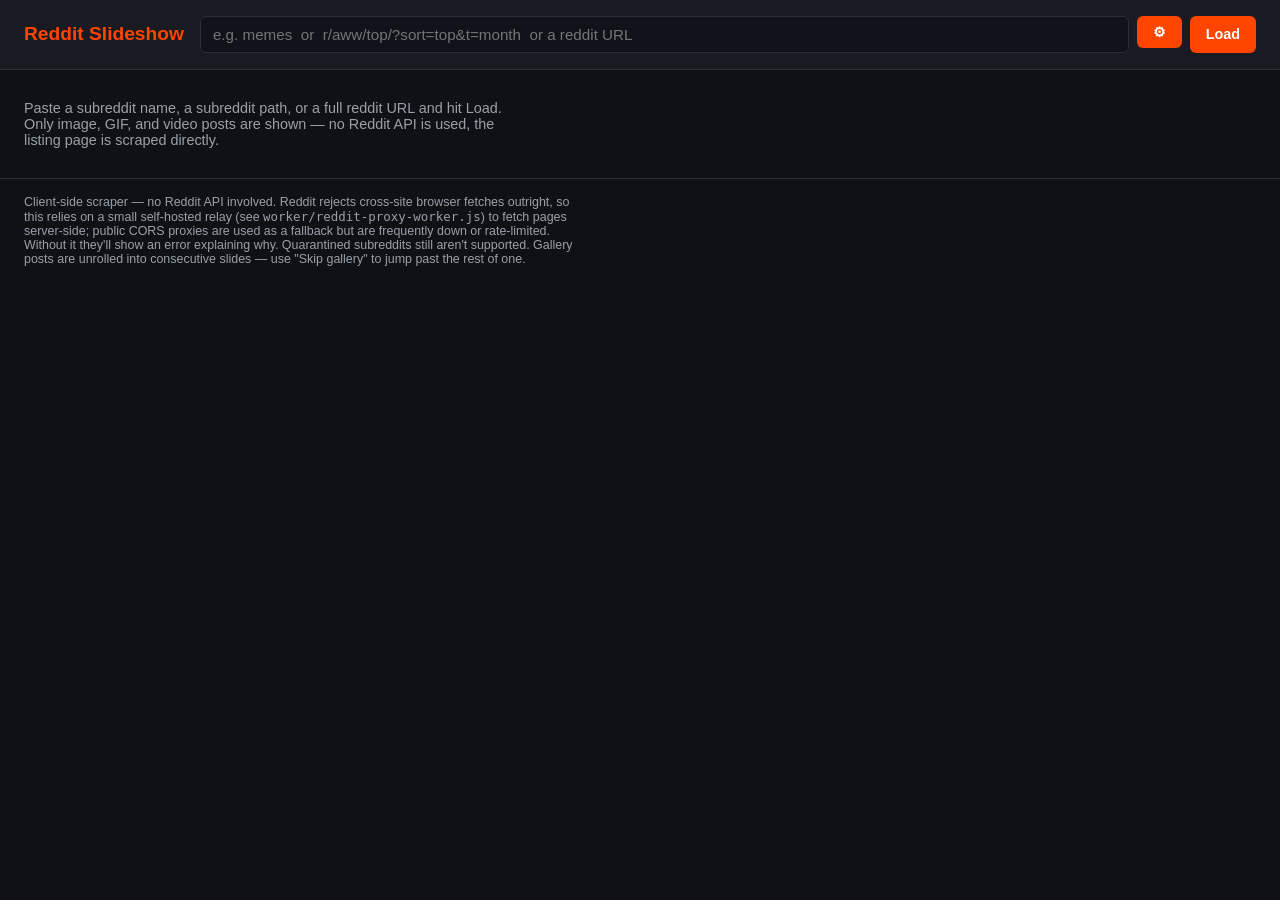
==== RedditSlideShow/index.html @ 4a3b2277 "added skip gallery option" ====
<!DOCTYPE html>
<html lang="en">
<head>
<meta charset="UTF-8">
<meta name="viewport" content="width=device-width, initial-scale=1.0">
<title>Reddit Slideshow</title>
<link rel="stylesheet" href="style.css">
</head>
<body>

  <header class="topbar">
    <h1>Reddit Slideshow</h1>
    <form id="load-form" class="load-form" autocomplete="off">
      <input
        id="sub-input"
        type="text"
        placeholder="e.g. memes  or  r/aww/top/?sort=top&t=month  or a reddit URL"
        spellcheck="false"
      >
      <div class="sort-control">
        <button
          type="button"
          id="sort-toggle-btn"
          class="icon-btn"
          title="Sort settings"
          aria-haspopup="true"
          aria-expanded="false"
        >&#9881;</button>
        <div id="sort-panel" class="sort-panel hidden">
          <label>
            Sort
            <select id="sort-select">
              <option value="hot">Hot</option>
              <option value="new">New</option>
              <option value="rising">Rising</option>
              <option value="controversial">Controversial</option>
              <option value="top">Top</option>
            </select>
          </label>
          <label id="time-label">
            Time
            <select id="time-select">
              <option value="hour">Hour</option>
              <option value="day">Day</option>
              <option value="week">Week</option>
              <option value="month" selected>Month</option>
              <option value="year">Year</option>
              <option value="all">All time</option>
            </select>
          </label>
          <p class="sort-panel-hint">
            Only applies when the box above has just a subreddit name. A pasted URL or path is used as-is.
          </p>
        </div>
      </div>
      <button type="submit">Load</button>
    </form>
  </header>

  <main id="status-area" class="status-area">
    <p class="hint">
      Paste a subreddit name, a subreddit path, or a full reddit URL and hit Load.
      Only image, GIF, and video posts are shown &mdash; no Reddit API is used, the listing page is scraped directly.
    </p>
  </main>

  <div id="spinner" class="spinner hidden" aria-hidden="true"></div>

  <section id="slideshow" class="slideshow hidden">
    <div class="slideshow-header">
      <a id="sub-title" class="sub-title" href="#" target="_blank" rel="noopener"></a>
      <span id="slide-counter" class="slide-counter"></span>
      <span id="gallery-badge" class="gallery-badge hidden"></span>
      <div class="slideshow-actions">
        <button id="skip-gallery-btn" class="hidden" type="button" title="Skip to the next post">Skip gallery ⏭</button>
        <button id="autoplay-btn" type="button" title="Toggle autoplay">▶ Autoplay</button>
        <div class="autoplay-speed-control">
          <input
            id="autoplay-speed"
            type="range"
            min="2"
            max="15"
            value="5"
            title="Autoplay interval (seconds)"
          >
          <input
            id="autoplay-speed-number"
            type="number"
            min="2"
            max="15"
            step="1"
            value="5"
            title="Autoplay interval (seconds)"
            class="speed-number"
          >
          <span class="speed-unit">s</span>
        </div>
        <button id="share-btn" type="button" title="Copy shareable link">🔗 Share</button>
        <button id="fullscreen-btn" type="button" title="Toggle fullscreen">⛶</button>
      </div>
    </div>

    <div class="media-viewport" id="media-viewport">
      <button id="prev-btn" class="nav-arrow nav-arrow-left" type="button" aria-label="Previous">&#10094;</button>
      <div id="media-container" class="media-container"></div>
      <button id="next-btn" class="nav-arrow nav-arrow-right" type="button" aria-label="Next">&#10095;</button>
      <button id="exit-fullscreen-btn" class="exit-fullscreen-btn" type="button" aria-label="Exit fullscreen" title="Exit fullscreen">&times;</button>
      <button id="skip-gallery-btn-fs" class="skip-gallery-fs-btn hidden" type="button" title="Skip to the next post">Skip gallery ⏭</button>
    </div>

    <div class="slideshow-footer">
      <a id="permalink" class="permalink" href="#" target="_blank" rel="noopener">View post on Reddit ↗</a>
      <button id="load-more-btn" class="hidden" type="button">Load more posts</button>
    </div>
  </section>

  <footer class="site-footer">
    <p>
      Client-side scraper &mdash; no Reddit API involved. Reddit rejects cross-site browser fetches outright, so
      this relies on a small self-hosted relay (see <code>worker/reddit-proxy-worker.js</code>) to fetch pages
      server-side; public CORS proxies are used as a fallback but are frequently down or rate-limited. Without it they'll show
      an error explaining why. Quarantined subreddits still aren't supported. Gallery posts are
      unrolled into consecutive slides &mdash; use "Skip gallery" to jump past the rest of one.
    </p>
  </footer>

<script src="vendor/hls.min.js"></script>
<script src="script.js"></script>
</body>
</html>
---- RedditSlideShow/style.css ----
:root {
  --bg: #0f1115;
  --panel: #181b21;
  --panel-border: #2a2e37;
  --text: #e8eaed;
  --text-dim: #9aa0aa;
  --accent: #ff4500;
  --accent-hover: #ff5e1f;
  --danger: #ff6b6b;
}

* { box-sizing: border-box; }

html, body {
  margin: 0;
  padding: 0;
  background: var(--bg);
  color: var(--text);
  font-family: -apple-system, BlinkMacSystemFont, "Segoe UI", Roboto, Helvetica, Arial, sans-serif;
  min-height: 100%;
}

body {
  display: flex;
  flex-direction: column;
  min-height: 100vh;
}

.topbar {
  display: flex;
  flex-wrap: wrap;
  align-items: center;
  gap: 1rem;
  padding: 1rem 1.5rem;
  background: var(--panel);
  border-bottom: 1px solid var(--panel-border);
}

.topbar h1 {
  font-size: 1.2rem;
  margin: 0;
  white-space: nowrap;
  color: var(--accent);
}

.load-form {
  display: flex;
  flex: 1;
  min-width: 260px;
  gap: 0.5rem;
}

.load-form input {
  flex: 1;
  padding: 0.55rem 0.75rem;
  border-radius: 6px;
  border: 1px solid var(--panel-border);
  background: #10131a;
  color: var(--text);
  font-size: 0.95rem;
}

.load-form input:focus {
  outline: 2px solid var(--accent);
}

.load-form button,
.slideshow-actions button,
#load-more-btn {
  padding: 0.55rem 1rem;
  border-radius: 6px;
  border: none;
  background: var(--accent);
  color: white;
  font-weight: 600;
  cursor: pointer;
  font-size: 0.9rem;
  white-space: nowrap;
}

.load-form button:hover,
.slideshow-actions button:hover,
#load-more-btn:hover {
  background: var(--accent-hover);
}

.sort-control {
  position: relative;
}

.icon-btn {
  padding: 0.55rem 0.7rem;
  border-radius: 6px;
  border: 1px solid var(--panel-border);
  background: #10131a;
  color: var(--text);
  cursor: pointer;
  font-size: 1.05rem;
  line-height: 1;
}

.icon-btn:hover {
  border-color: var(--accent);
}

.sort-panel {
  position: absolute;
  top: calc(100% + 0.5rem);
  right: 0;
  z-index: 10;
  display: flex;
  flex-direction: column;
  gap: 0.6rem;
  min-width: 200px;
  padding: 0.85rem;
  border-radius: 8px;
  background: var(--panel);
  border: 1px solid var(--panel-border);
  box-shadow: 0 8px 24px rgba(0, 0, 0, 0.4);
}

.sort-panel label {
  display: flex;
  flex-direction: column;
  gap: 0.3rem;
  font-size: 0.8rem;
  color: var(--text-dim);
}

.sort-panel select {
  padding: 0.4rem 0.5rem;
  border-radius: 6px;
  border: 1px solid var(--panel-border);
  background: #10131a;
  color: var(--text);
  font-size: 0.9rem;
}

.sort-panel-hint {
  margin: 0;
  font-size: 0.72rem;
  color: var(--text-dim);
  max-width: 24ch;
}

.status-area {
  padding: 1rem 1.5rem;
}

.hint {
  color: var(--text-dim);
  font-size: 0.9rem;
  max-width: 60ch;
}

.error-msg {
  color: var(--danger);
  font-weight: 600;
}

.spinner {
  margin: 2rem auto;
  width: 42px;
  height: 42px;
  border: 4px solid var(--panel-border);
  border-top-color: var(--accent);
  border-radius: 50%;
  animation: spin 0.8s linear infinite;
}

@keyframes spin {
  to { transform: rotate(360deg); }
}

.hidden { display: none !important; }

.slideshow {
  flex: 1;
  display: flex;
  flex-direction: column;
  padding: 0 1rem 1rem;
  max-width: 1100px;
  width: 100%;
  margin: 0 auto;
}

.slideshow-header {
  display: flex;
  flex-wrap: wrap;
  align-items: center;
  gap: 0.75rem;
  padding: 0.5rem 0.25rem;
}

.sub-title {
  color: var(--accent);
  font-weight: 700;
  text-decoration: none;
  font-size: 1.05rem;
}

.sub-title:hover { text-decoration: underline; }

.slide-counter {
  color: var(--text-dim);
  font-variant-numeric: tabular-nums;
}

.gallery-badge {
  padding: 0.2rem 0.55rem;
  border-radius: 999px;
  background: rgba(255, 69, 0, 0.15);
  color: var(--accent);
  font-size: 0.8rem;
  font-weight: 600;
  white-space: nowrap;
}

#skip-gallery-btn {
  background: #10131a;
  border: 1px solid var(--panel-border);
}

#skip-gallery-btn:hover {
  border-color: var(--accent);
  background: var(--accent);
}

.slideshow-actions {
  display: flex;
  align-items: center;
  gap: 0.5rem;
  margin-left: auto;
  flex-wrap: wrap;
}

.slideshow-actions input[type="range"] {
  accent-color: var(--accent);
}

.autoplay-speed-control {
  display: flex;
  align-items: center;
  gap: 0.4rem;
}

.speed-number {
  width: 3.2rem;
  padding: 0.35rem 0.4rem;
  border-radius: 6px;
  border: 1px solid var(--panel-border);
  background: #10131a;
  color: var(--text);
  font-size: 0.9rem;
  text-align: center;
}

.speed-number:focus {
  outline: 2px solid var(--accent);
}

.speed-unit {
  color: var(--text-dim);
  font-size: 0.85rem;
}

.media-viewport {
  position: relative;
  flex: 1;
  min-height: 50vh;
  display: flex;
  align-items: center;
  justify-content: center;
  background: #000;
  border-radius: 10px;
  overflow: hidden;
  border: 1px solid var(--panel-border);
}

.media-container {
  width: 100%;
  height: 100%;
  display: flex;
  align-items: center;
  justify-content: center;
}

.media-container img,
.media-container video {
  max-width: 100%;
  max-height: 78vh;
  object-fit: contain;
  display: block;
}

.nav-arrow {
  position: absolute;
  top: 50%;
  transform: translateY(-50%);
  width: 44px;
  height: 44px;
  border-radius: 50%;
  border: none;
  background: rgba(0, 0, 0, 0.45);
  color: white;
  font-size: 1.3rem;
  line-height: 1;
  cursor: pointer;
  z-index: 2;
  opacity: 0;
  display: flex;
  align-items: center;
  justify-content: center;
  transition: opacity 0.15s ease, background 0.15s ease;
}

.nav-arrow-left { left: 10px; }
.nav-arrow-right { right: 10px; }

.nav-arrow:hover { background: rgba(0, 0, 0, 0.65); }

.media-viewport:hover .nav-arrow,
.nav-arrow:focus {
  opacity: 1;
}

.exit-fullscreen-btn {
  position: absolute;
  top: 14px;
  right: 14px;
  width: 40px;
  height: 40px;
  border-radius: 50%;
  border: none;
  background: rgba(0, 0, 0, 0.45);
  color: white;
  font-size: 1.6rem;
  line-height: 1;
  cursor: pointer;
  z-index: 3;
  display: none;
  align-items: center;
  justify-content: center;
  transition: background 0.15s ease;
}

.exit-fullscreen-btn:hover { background: rgba(0, 0, 0, 0.65); }

.media-viewport:fullscreen .exit-fullscreen-btn {
  display: flex;
}

.skip-gallery-fs-btn {
  position: absolute;
  top: 14px;
  left: 14px;
  padding: 0.5rem 0.9rem;
  border-radius: 999px;
  border: none;
  background: rgba(0, 0, 0, 0.55);
  color: white;
  font-weight: 600;
  font-size: 0.85rem;
  cursor: pointer;
  z-index: 3;
  display: none;
  transition: background 0.15s ease;
}

.skip-gallery-fs-btn:hover { background: rgba(0, 0, 0, 0.75); }

/* Only rendered while genuinely in fullscreen — the header's own Skip
   gallery button already covers the normal (non-fullscreen) view, and the
   `.hidden` utility (display:none !important) still wins over this when the
   current slide isn't part of a gallery. */
.media-viewport:fullscreen .skip-gallery-fs-btn:not(.hidden) {
  display: block;
}

.slideshow-footer {
  display: flex;
  align-items: center;
  justify-content: space-between;
  gap: 1rem;
  padding: 0.75rem 0.25rem;
  flex-wrap: wrap;
}

.permalink {
  color: var(--text-dim);
  text-decoration: none;
  font-size: 0.85rem;
}

.permalink:hover { color: var(--text); }

.site-footer {
  padding: 1rem 1.5rem;
  border-top: 1px solid var(--panel-border);
  color: var(--text-dim);
  font-size: 0.78rem;
}

.site-footer p { max-width: 80ch; margin: 0; }

@media (max-width: 640px) {
  .topbar {
    padding: 0.65rem 0.85rem;
    gap: 0.5rem;
  }
  .topbar h1 { font-size: 1rem; }

  .slideshow { padding: 0 0.5rem 0.75rem; }

  .slideshow-header {
    padding: 0.4rem 0.25rem;
    gap: 0.35rem 0.75rem;
  }

  .slideshow-actions {
    width: 100%;
    margin-left: 0;
    display: grid;
    grid-template-columns: 1fr 1fr;
    gap: 0.5rem;
  }

  #autoplay-btn,
  .autoplay-speed-control {
    grid-column: 1 / -1;
    width: 100%;
  }

  .autoplay-speed-control #autoplay-speed {
    flex: 1;
  }

  .slideshow-actions button { width: 100%; }

  .media-container img,
  .media-container video { max-height: 60vh; }

  .nav-arrow { opacity: 1; }

  .slideshow-footer {
    flex-direction: column;
    align-items: stretch;
    gap: 0.5rem;
  }
  #load-more-btn { width: 100%; }
  .permalink { text-align: center; }
}
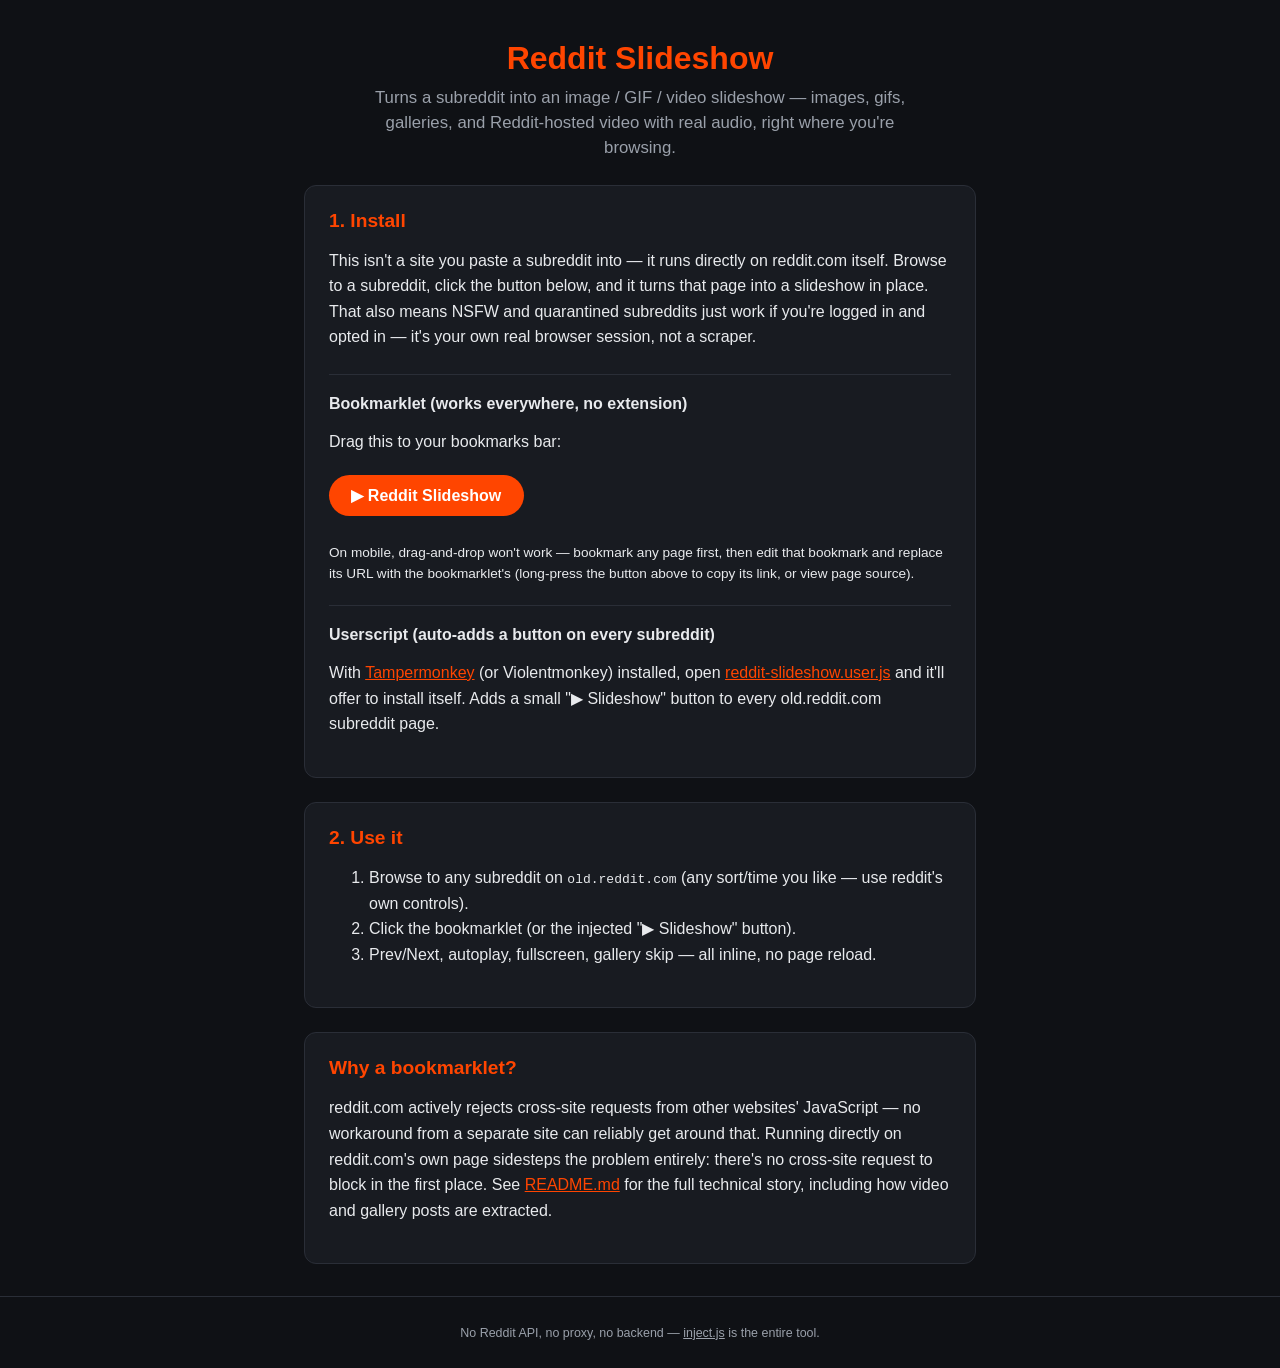
==== commit bfafd5ba: "updated to be an inject into the web page instead" ====
--- a/RedditSlideShow/index.html
+++ b/RedditSlideShow/index.html
@@ -8,123 +8,84 @@
 </head>
 <body>
 
-  <header class="topbar">
+  <header class="hero">
     <h1>Reddit Slideshow</h1>
-    <form id="load-form" class="load-form" autocomplete="off">
-      <input
-        id="sub-input"
-        type="text"
-        placeholder="e.g. memes  or  r/aww/top/?sort=top&t=month  or a reddit URL"
-        spellcheck="false"
-      >
-      <div class="sort-control">
-        <button
-          type="button"
-          id="sort-toggle-btn"
-          class="icon-btn"
-          title="Sort settings"
-          aria-haspopup="true"
-          aria-expanded="false"
-        >&#9881;</button>
-        <div id="sort-panel" class="sort-panel hidden">
-          <label>
-            Sort
-            <select id="sort-select">
-              <option value="hot">Hot</option>
-              <option value="new">New</option>
-              <option value="rising">Rising</option>
-              <option value="controversial">Controversial</option>
-              <option value="top">Top</option>
-            </select>
-          </label>
-          <label id="time-label">
-            Time
-            <select id="time-select">
-              <option value="hour">Hour</option>
-              <option value="day">Day</option>
-              <option value="week">Week</option>
-              <option value="month" selected>Month</option>
-              <option value="year">Year</option>
-              <option value="all">All time</option>
-            </select>
-          </label>
-          <p class="sort-panel-hint">
-            Only applies when the box above has just a subreddit name. A pasted URL or path is used as-is.
-          </p>
-        </div>
-      </div>
-      <button type="submit">Load</button>
-    </form>
+    <p class="tagline">
+      Turns a subreddit into an image / GIF / video slideshow &mdash; images, gifs, galleries,
+      and Reddit-hosted video with real audio, right where you're browsing.
+    </p>
   </header>
 
-  <main id="status-area" class="status-area">
-    <p class="hint">
-      Paste a subreddit name, a subreddit path, or a full reddit URL and hit Load.
-      Only image, GIF, and video posts are shown &mdash; no Reddit API is used, the listing page is scraped directly.
-    </p>
+  <main>
+    <section class="card">
+      <h2>1. Install</h2>
+      <p>
+        This isn't a site you paste a subreddit into &mdash; it runs directly on reddit.com
+        itself. Browse to a subreddit, click the button below, and it turns that page into a
+        slideshow in place. That also means NSFW and quarantined subreddits just work if
+        you're logged in and opted in &mdash; it's your own real browser session, not a
+        scraper.
+      </p>
+
+      <div class="install-option">
+        <h3>Bookmarklet (works everywhere, no extension)</h3>
+        <p>Drag this to your bookmarks bar:</p>
+        <a id="bookmarklet-link" class="bookmarklet-btn" href="#" onclick="return false;">▶ Reddit Slideshow</a>
+        <p class="hint">
+          On mobile, drag-and-drop won't work &mdash; bookmark any page first, then edit that
+          bookmark and replace its URL with the bookmarklet's (long-press the button above to
+          copy its link, or view page source).
+        </p>
+      </div>
+
+      <div class="install-option">
+        <h3>Userscript (auto-adds a button on every subreddit)</h3>
+        <p>
+          With <a href="https://www.tampermonkey.net/" target="_blank" rel="noopener">Tampermonkey</a>
+          (or Violentmonkey) installed, open
+          <a href="reddit-slideshow.user.js">reddit-slideshow.user.js</a> and it'll offer to
+          install itself. Adds a small "▶ Slideshow" button to every old.reddit.com subreddit
+          page.
+        </p>
+      </div>
+    </section>
+
+    <section class="card">
+      <h2>2. Use it</h2>
+      <ol>
+        <li>Browse to any subreddit on <code>old.reddit.com</code> (any sort/time you like &mdash; use reddit's own controls).</li>
+        <li>Click the bookmarklet (or the injected "▶ Slideshow" button).</li>
+        <li>Prev/Next, autoplay, fullscreen, gallery skip &mdash; all inline, no page reload.</li>
+      </ol>
+    </section>
+
+    <section class="card">
+      <h2>Why a bookmarklet?</h2>
+      <p>
+        reddit.com actively rejects cross-site requests from other websites' JavaScript &mdash;
+        no workaround from a separate site can reliably get around that. Running directly on
+        reddit.com's own page sidesteps the problem entirely: there's no cross-site request to
+        block in the first place. See <a href="README.md">README.md</a> for the full technical
+        story, including how video and gallery posts are extracted.
+      </p>
+    </section>
   </main>
 
-  <div id="spinner" class="spinner hidden" aria-hidden="true"></div>
-
-  <section id="slideshow" class="slideshow hidden">
-    <div class="slideshow-header">
-      <a id="sub-title" class="sub-title" href="#" target="_blank" rel="noopener"></a>
-      <span id="slide-counter" class="slide-counter"></span>
-      <span id="gallery-badge" class="gallery-badge hidden"></span>
-      <div class="slideshow-actions">
-        <button id="skip-gallery-btn" class="hidden" type="button" title="Skip to the next post">Skip gallery ⏭</button>
-        <button id="autoplay-btn" type="button" title="Toggle autoplay">▶ Autoplay</button>
-        <div class="autoplay-speed-control">
-          <input
-            id="autoplay-speed"
-            type="range"
-            min="2"
-            max="15"
-            value="5"
-            title="Autoplay interval (seconds)"
-          >
-          <input
-            id="autoplay-speed-number"
-            type="number"
-            min="2"
-            max="15"
-            step="1"
-            value="5"
-            title="Autoplay interval (seconds)"
-            class="speed-number"
-          >
-          <span class="speed-unit">s</span>
-        </div>
-        <button id="share-btn" type="button" title="Copy shareable link">🔗 Share</button>
-        <button id="fullscreen-btn" type="button" title="Toggle fullscreen">⛶</button>
-      </div>
-    </div>
-
-    <div class="media-viewport" id="media-viewport">
-      <button id="prev-btn" class="nav-arrow nav-arrow-left" type="button" aria-label="Previous">&#10094;</button>
-      <div id="media-container" class="media-container"></div>
-      <button id="next-btn" class="nav-arrow nav-arrow-right" type="button" aria-label="Next">&#10095;</button>
-      <button id="exit-fullscreen-btn" class="exit-fullscreen-btn" type="button" aria-label="Exit fullscreen" title="Exit fullscreen">&times;</button>
-      <button id="skip-gallery-btn-fs" class="skip-gallery-fs-btn hidden" type="button" title="Skip to the next post">Skip gallery ⏭</button>
-    </div>
-
-    <div class="slideshow-footer">
-      <a id="permalink" class="permalink" href="#" target="_blank" rel="noopener">View post on Reddit ↗</a>
-      <button id="load-more-btn" class="hidden" type="button">Load more posts</button>
-    </div>
-  </section>
-
   <footer class="site-footer">
-    <p>
-      Client-side scraper &mdash; no Reddit API involved. Reddit rejects cross-site browser fetches outright, so
-      this relies on a small self-hosted relay (see <code>worker/reddit-proxy-worker.js</code>) to fetch pages
-      server-side; public CORS proxies are used as a fallback but are frequently down or rate-limited. Without it they'll show
-      an error explaining why. Quarantined subreddits still aren't supported. Gallery posts are
-      unrolled into consecutive slides &mdash; use "Skip gallery" to jump past the rest of one.
-    </p>
+    <p>No Reddit API, no proxy, no backend &mdash; <a href="inject.js">inject.js</a> is the entire tool.</p>
   </footer>
 
-<script src="vendor/hls.min.js"></script>
-<script src="script.js"></script>
+<script>
+  (function () {
+    var BASE = "https://charliemorris56.github.io/RedditSlideShow/";
+    var src =
+      "javascript:(function(){var B='" + BASE + "';function L(s,c){var e=document.createElement('script');" +
+      "e.src=s;e.onload=c;e.onerror=function(){alert('Reddit Slideshow: failed to load '+s)};" +
+      "document.body.appendChild(e)}if(window.__redditSlideshowLoaded){window.__redditSlideshowToggle(true);" +
+      "return}function C(){L(B+'inject.js?t='+Date.now(),function(){})}if(window.Hls){C()}else{" +
+      "L(B+'vendor/hls.min.js',C)}})();";
+    document.getElementById("bookmarklet-link").setAttribute("href", src);
+  })();
+</script>
 </body>
 </html>
--- a/RedditSlideShow/style.css
+++ b/RedditSlideShow/style.css
@@ -6,7 +6,6 @@
   --text-dim: #9aa0aa;
   --accent: #ff4500;
   --accent-hover: #ff5e1f;
-  --danger: #ff6b6b;
 }
 
 * { box-sizing: border-box; }
@@ -26,427 +25,105 @@
   min-height: 100vh;
 }
 
-.topbar {
-  display: flex;
-  flex-wrap: wrap;
-  align-items: center;
-  gap: 1rem;
-  padding: 1rem 1.5rem;
-  background: var(--panel);
-  border-bottom: 1px solid var(--panel-border);
+.hero {
+  padding: 2.5rem 1.5rem 1.5rem;
+  text-align: center;
 }
 
-.topbar h1 {
-  font-size: 1.2rem;
-  margin: 0;
-  white-space: nowrap;
+.hero h1 {
   color: var(--accent);
+  margin: 0 0 0.5rem;
+  font-size: 2rem;
 }
 
-.load-form {
-  display: flex;
-  flex: 1;
-  min-width: 260px;
-  gap: 0.5rem;
+.tagline {
+  color: var(--text-dim);
+  max-width: 60ch;
+  margin: 0 auto;
+  font-size: 1.05rem;
+  line-height: 1.5;
 }
 
-.load-form input {
+main {
   flex: 1;
-  padding: 0.55rem 0.75rem;
-  border-radius: 6px;
-  border: 1px solid var(--panel-border);
-  background: #10131a;
-  color: var(--text);
-  font-size: 0.95rem;
+  max-width: 720px;
+  width: 100%;
+  margin: 0 auto;
+  padding: 0 1.5rem 2rem;
+  display: flex;
+  flex-direction: column;
+  gap: 1.5rem;
 }
 
-.load-form input:focus {
-  outline: 2px solid var(--accent);
+.card {
+  background: var(--panel);
+  border: 1px solid var(--panel-border);
+  border-radius: 12px;
+  padding: 1.5rem;
 }
 
-.load-form button,
-.slideshow-actions button,
-#load-more-btn {
-  padding: 0.55rem 1rem;
-  border-radius: 6px;
-  border: none;
-  background: var(--accent);
-  color: white;
-  font-weight: 600;
-  cursor: pointer;
-  font-size: 0.9rem;
-  white-space: nowrap;
+.card h2 {
+  margin-top: 0;
+  color: var(--accent);
+  font-size: 1.2rem;
 }
 
-.load-form button:hover,
-.slideshow-actions button:hover,
-#load-more-btn:hover {
-  background: var(--accent-hover);
+.card h3 {
+  font-size: 1rem;
+  margin: 0 0 0.4rem;
 }
 
-.sort-control {
-  position: relative;
+.card p, .card li {
+  line-height: 1.6;
+  color: var(--text);
 }
 
-.icon-btn {
-  padding: 0.55rem 0.7rem;
-  border-radius: 6px;
-  border: 1px solid var(--panel-border);
-  background: #10131a;
-  color: var(--text);
-  cursor: pointer;
-  font-size: 1.05rem;
-  line-height: 1;
-}
-
-.icon-btn:hover {
-  border-color: var(--accent);
-}
-
-.sort-panel {
-  position: absolute;
-  top: calc(100% + 0.5rem);
-  right: 0;
-  z-index: 10;
-  display: flex;
-  flex-direction: column;
-  gap: 0.6rem;
-  min-width: 200px;
-  padding: 0.85rem;
-  border-radius: 8px;
-  background: var(--panel);
-  border: 1px solid var(--panel-border);
-  box-shadow: 0 8px 24px rgba(0, 0, 0, 0.4);
-}
-
-.sort-panel label {
-  display: flex;
-  flex-direction: column;
-  gap: 0.3rem;
-  font-size: 0.8rem;
-  color: var(--text-dim);
-}
-
-.sort-panel select {
-  padding: 0.4rem 0.5rem;
-  border-radius: 6px;
-  border: 1px solid var(--panel-border);
-  background: #10131a;
-  color: var(--text);
-  font-size: 0.9rem;
-}
-
-.sort-panel-hint {
-  margin: 0;
-  font-size: 0.72rem;
-  color: var(--text-dim);
-  max-width: 24ch;
-}
-
-.status-area {
-  padding: 1rem 1.5rem;
+.card a:not(.bookmarklet-btn) {
+  color: var(--accent);
 }
 
 .hint {
   color: var(--text-dim);
-  font-size: 0.9rem;
-  max-width: 60ch;
-}
-
-.error-msg {
-  color: var(--danger);
-  font-weight: 600;
-}
-
-.spinner {
-  margin: 2rem auto;
-  width: 42px;
-  height: 42px;
-  border: 4px solid var(--panel-border);
-  border-top-color: var(--accent);
-  border-radius: 50%;
-  animation: spin 0.8s linear infinite;
-}
-
-@keyframes spin {
-  to { transform: rotate(360deg); }
-}
-
-.hidden { display: none !important; }
-
-.slideshow {
-  flex: 1;
-  display: flex;
-  flex-direction: column;
-  padding: 0 1rem 1rem;
-  max-width: 1100px;
-  width: 100%;
-  margin: 0 auto;
-}
-
-.slideshow-header {
-  display: flex;
-  flex-wrap: wrap;
-  align-items: center;
-  gap: 0.75rem;
-  padding: 0.5rem 0.25rem;
-}
-
-.sub-title {
-  color: var(--accent);
-  font-weight: 700;
-  text-decoration: none;
-  font-size: 1.05rem;
-}
-
-.sub-title:hover { text-decoration: underline; }
-
-.slide-counter {
-  color: var(--text-dim);
-  font-variant-numeric: tabular-nums;
-}
-
-.gallery-badge {
-  padding: 0.2rem 0.55rem;
-  border-radius: 999px;
-  background: rgba(255, 69, 0, 0.15);
-  color: var(--accent);
-  font-size: 0.8rem;
-  font-weight: 600;
-  white-space: nowrap;
-}
-
-#skip-gallery-btn {
-  background: #10131a;
-  border: 1px solid var(--panel-border);
-}
-
-#skip-gallery-btn:hover {
-  border-color: var(--accent);
-  background: var(--accent);
-}
-
-.slideshow-actions {
-  display: flex;
-  align-items: center;
-  gap: 0.5rem;
-  margin-left: auto;
-  flex-wrap: wrap;
-}
-
-.slideshow-actions input[type="range"] {
-  accent-color: var(--accent);
-}
-
-.autoplay-speed-control {
-  display: flex;
-  align-items: center;
-  gap: 0.4rem;
-}
-
-.speed-number {
-  width: 3.2rem;
-  padding: 0.35rem 0.4rem;
-  border-radius: 6px;
-  border: 1px solid var(--panel-border);
-  background: #10131a;
-  color: var(--text);
-  font-size: 0.9rem;
-  text-align: center;
-}
-
-.speed-number:focus {
-  outline: 2px solid var(--accent);
-}
-
-.speed-unit {
-  color: var(--text-dim);
   font-size: 0.85rem;
 }
 
-.media-viewport {
-  position: relative;
-  flex: 1;
-  min-height: 50vh;
-  display: flex;
-  align-items: center;
-  justify-content: center;
-  background: #000;
-  border-radius: 10px;
-  overflow: hidden;
-  border: 1px solid var(--panel-border);
+.install-option {
+  margin-top: 1.25rem;
+  padding-top: 1.25rem;
+  border-top: 1px solid var(--panel-border);
 }
 
-.media-container {
-  width: 100%;
-  height: 100%;
-  display: flex;
-  align-items: center;
-  justify-content: center;
+.install-option:first-of-type {
+  margin-top: 1.5rem;
 }
 
-.media-container img,
-.media-container video {
-  max-width: 100%;
-  max-height: 78vh;
-  object-fit: contain;
-  display: block;
+.bookmarklet-btn {
+  display: inline-block;
+  padding: 0.7rem 1.4rem;
+  border-radius: 999px;
+  background: var(--accent);
+  color: white;
+  font-weight: 700;
+  text-decoration: none;
+  cursor: grab;
+  margin: 0.25rem 0 0.75rem;
 }
 
-.nav-arrow {
-  position: absolute;
-  top: 50%;
-  transform: translateY(-50%);
-  width: 44px;
-  height: 44px;
-  border-radius: 50%;
-  border: none;
-  background: rgba(0, 0, 0, 0.45);
-  color: white;
-  font-size: 1.3rem;
-  line-height: 1;
-  cursor: pointer;
-  z-index: 2;
-  opacity: 0;
-  display: flex;
-  align-items: center;
-  justify-content: center;
-  transition: opacity 0.15s ease, background 0.15s ease;
-}
-
-.nav-arrow-left { left: 10px; }
-.nav-arrow-right { right: 10px; }
-
-.nav-arrow:hover { background: rgba(0, 0, 0, 0.65); }
-
-.media-viewport:hover .nav-arrow,
-.nav-arrow:focus {
-  opacity: 1;
-}
-
-.exit-fullscreen-btn {
-  position: absolute;
-  top: 14px;
-  right: 14px;
-  width: 40px;
-  height: 40px;
-  border-radius: 50%;
-  border: none;
-  background: rgba(0, 0, 0, 0.45);
-  color: white;
-  font-size: 1.6rem;
-  line-height: 1;
-  cursor: pointer;
-  z-index: 3;
-  display: none;
-  align-items: center;
-  justify-content: center;
-  transition: background 0.15s ease;
-}
-
-.exit-fullscreen-btn:hover { background: rgba(0, 0, 0, 0.65); }
-
-.media-viewport:fullscreen .exit-fullscreen-btn {
-  display: flex;
-}
-
-.skip-gallery-fs-btn {
-  position: absolute;
-  top: 14px;
-  left: 14px;
-  padding: 0.5rem 0.9rem;
-  border-radius: 999px;
-  border: none;
-  background: rgba(0, 0, 0, 0.55);
-  color: white;
-  font-weight: 600;
-  font-size: 0.85rem;
-  cursor: pointer;
-  z-index: 3;
-  display: none;
-  transition: background 0.15s ease;
-}
-
-.skip-gallery-fs-btn:hover { background: rgba(0, 0, 0, 0.75); }
-
-/* Only rendered while genuinely in fullscreen — the header's own Skip
-   gallery button already covers the normal (non-fullscreen) view, and the
-   `.hidden` utility (display:none !important) still wins over this when the
-   current slide isn't part of a gallery. */
-.media-viewport:fullscreen .skip-gallery-fs-btn:not(.hidden) {
-  display: block;
-}
-
-.slideshow-footer {
-  display: flex;
-  align-items: center;
-  justify-content: space-between;
-  gap: 1rem;
-  padding: 0.75rem 0.25rem;
-  flex-wrap: wrap;
-}
-
-.permalink {
-  color: var(--text-dim);
-  text-decoration: none;
-  font-size: 0.85rem;
-}
-
-.permalink:hover { color: var(--text); }
+.bookmarklet-btn:hover { background: var(--accent-hover); }
 
 .site-footer {
   padding: 1rem 1.5rem;
   border-top: 1px solid var(--panel-border);
   color: var(--text-dim);
   font-size: 0.78rem;
+  text-align: center;
 }
 
-.site-footer p { max-width: 80ch; margin: 0; }
+.site-footer a { color: var(--text-dim); }
 
 @media (max-width: 640px) {
-  .topbar {
-    padding: 0.65rem 0.85rem;
-    gap: 0.5rem;
-  }
-  .topbar h1 { font-size: 1rem; }
-
-  .slideshow { padding: 0 0.5rem 0.75rem; }
-
-  .slideshow-header {
-    padding: 0.4rem 0.25rem;
-    gap: 0.35rem 0.75rem;
-  }
-
-  .slideshow-actions {
-    width: 100%;
-    margin-left: 0;
-    display: grid;
-    grid-template-columns: 1fr 1fr;
-    gap: 0.5rem;
-  }
-
-  #autoplay-btn,
-  .autoplay-speed-control {
-    grid-column: 1 / -1;
-    width: 100%;
-  }
-
-  .autoplay-speed-control #autoplay-speed {
-    flex: 1;
-  }
-
-  .slideshow-actions button { width: 100%; }
-
-  .media-container img,
-  .media-container video { max-height: 60vh; }
-
-  .nav-arrow { opacity: 1; }
-
-  .slideshow-footer {
-    flex-direction: column;
-    align-items: stretch;
-    gap: 0.5rem;
-  }
-  #load-more-btn { width: 100%; }
-  .permalink { text-align: center; }
+  .hero { padding: 2rem 1rem 1rem; }
+  .hero h1 { font-size: 1.6rem; }
+  main { padding: 0 1rem 1.5rem; }
+  .card { padding: 1.1rem; }
 }
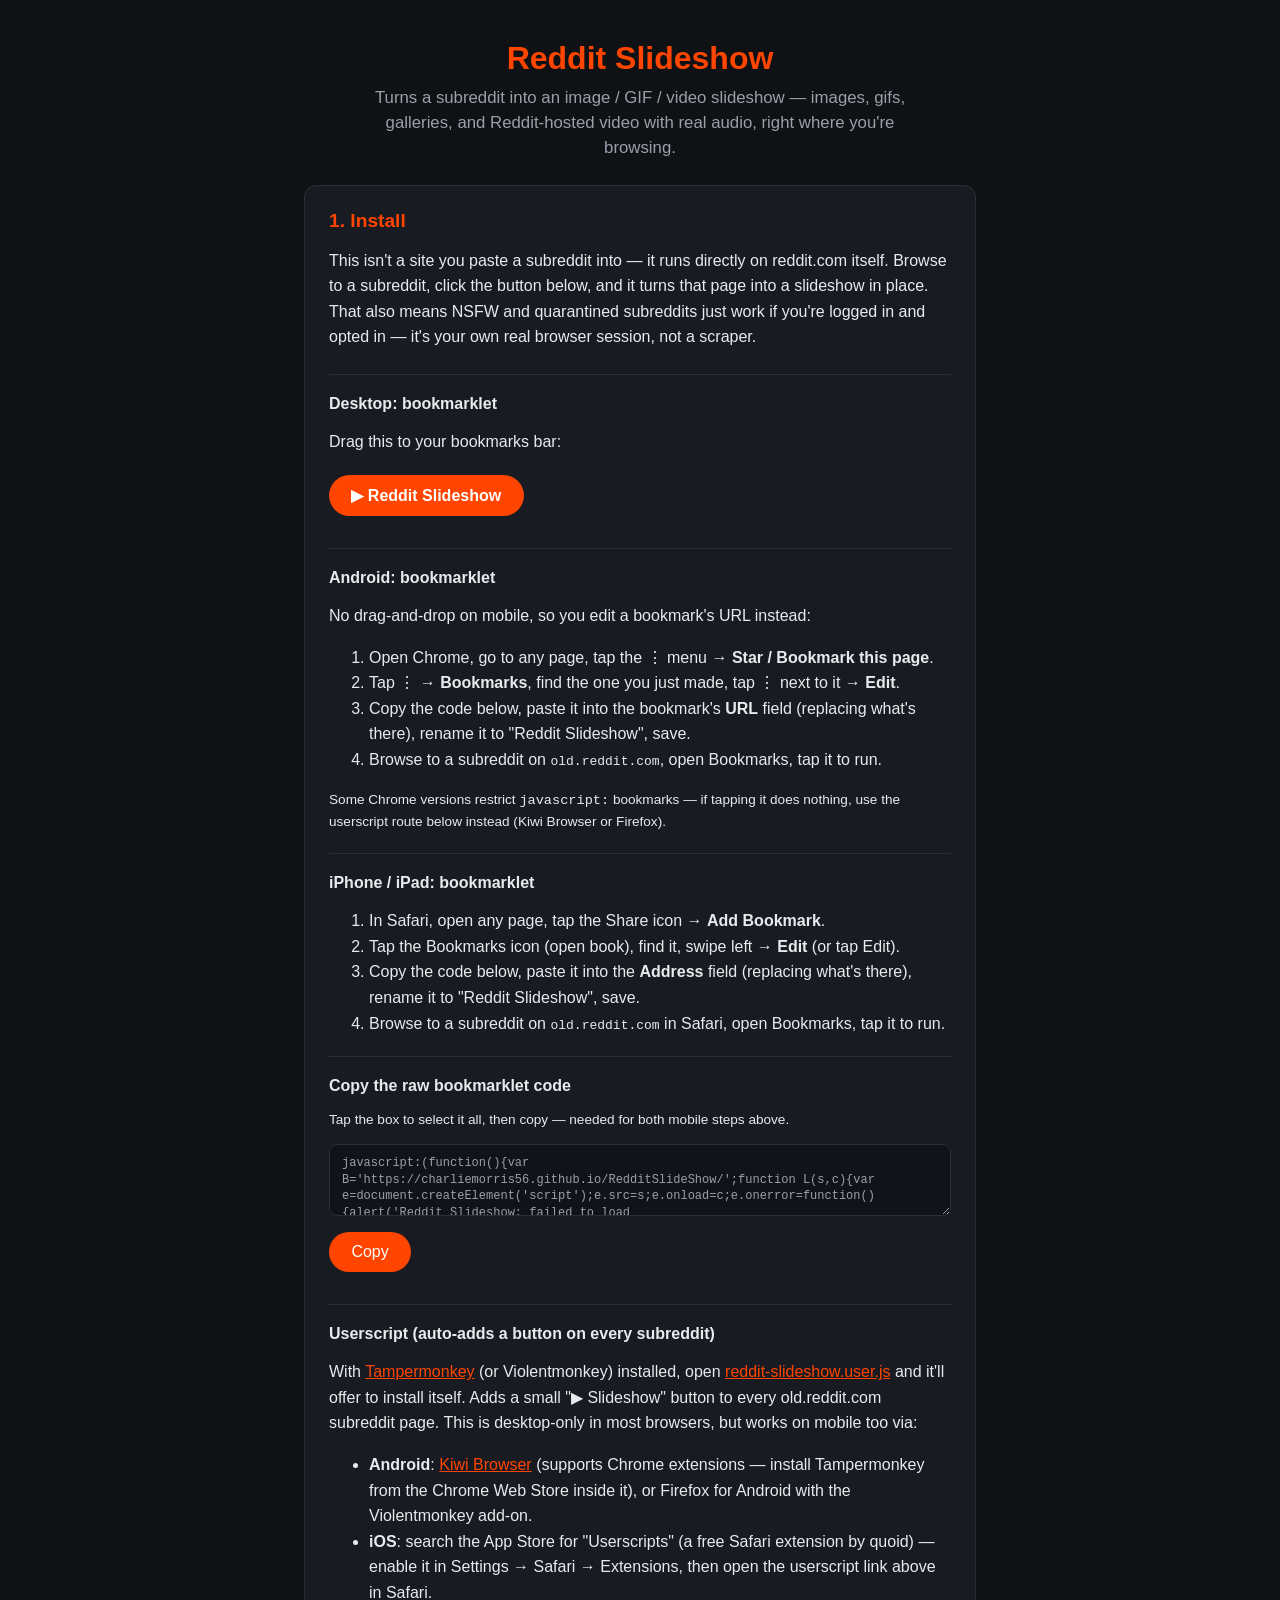
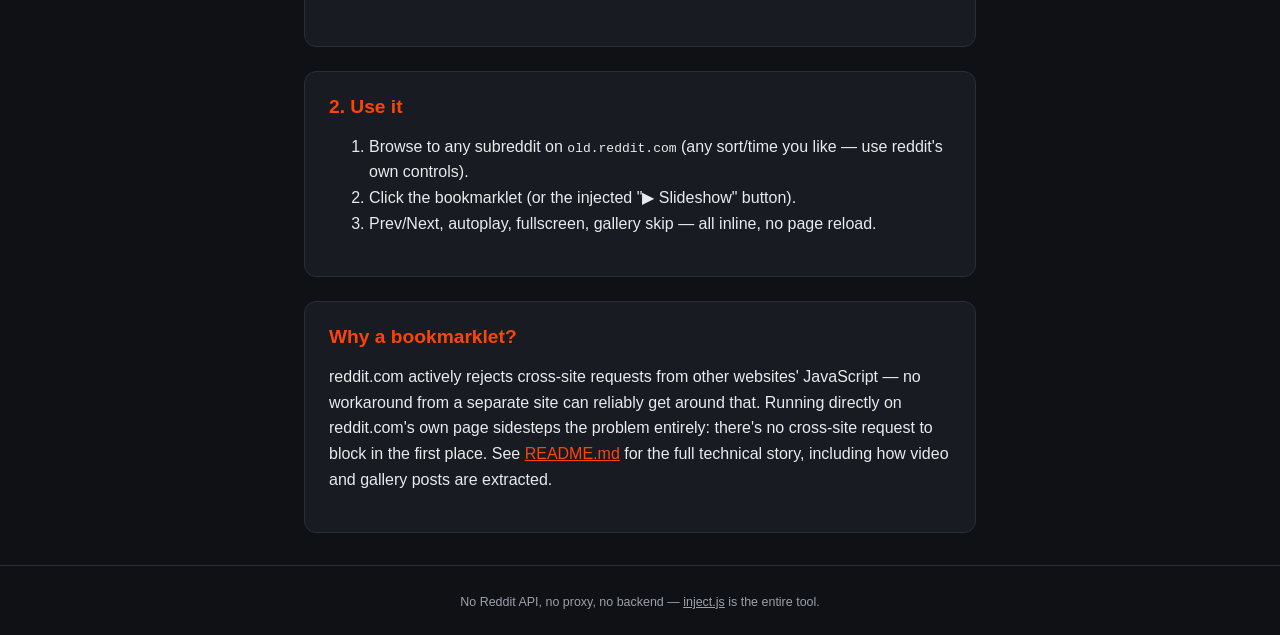
==== commit 8e199946: "fixed bugs, add better readme" ====
--- a/RedditSlideShow/index.html
+++ b/RedditSlideShow/index.html
@@ -28,14 +28,41 @@
       </p>
 
       <div class="install-option">
-        <h3>Bookmarklet (works everywhere, no extension)</h3>
+        <h3>Desktop: bookmarklet</h3>
         <p>Drag this to your bookmarks bar:</p>
         <a id="bookmarklet-link" class="bookmarklet-btn" href="#" onclick="return false;">▶ Reddit Slideshow</a>
+      </div>
+
+      <div class="install-option">
+        <h3>Android: bookmarklet</h3>
+        <p>No drag-and-drop on mobile, so you edit a bookmark's URL instead:</p>
+        <ol>
+          <li>Open Chrome, go to any page, tap the ⋮ menu &rarr; <strong>Star / Bookmark this page</strong>.</li>
+          <li>Tap ⋮ &rarr; <strong>Bookmarks</strong>, find the one you just made, tap ⋮ next to it &rarr; <strong>Edit</strong>.</li>
+          <li>Copy the code below, paste it into the bookmark's <strong>URL</strong> field (replacing what's there), rename it to "Reddit Slideshow", save.</li>
+          <li>Browse to a subreddit on <code>old.reddit.com</code>, open Bookmarks, tap it to run.</li>
+        </ol>
         <p class="hint">
-          On mobile, drag-and-drop won't work &mdash; bookmark any page first, then edit that
-          bookmark and replace its URL with the bookmarklet's (long-press the button above to
-          copy its link, or view page source).
+          Some Chrome versions restrict <code>javascript:</code> bookmarks &mdash; if tapping it does
+          nothing, use the userscript route below instead (Kiwi Browser or Firefox).
         </p>
+      </div>
+
+      <div class="install-option">
+        <h3>iPhone / iPad: bookmarklet</h3>
+        <ol>
+          <li>In Safari, open any page, tap the Share icon &rarr; <strong>Add Bookmark</strong>.</li>
+          <li>Tap the Bookmarks icon (open book), find it, swipe left &rarr; <strong>Edit</strong> (or tap Edit).</li>
+          <li>Copy the code below, paste it into the <strong>Address</strong> field (replacing what's there), rename it to "Reddit Slideshow", save.</li>
+          <li>Browse to a subreddit on <code>old.reddit.com</code> in Safari, open Bookmarks, tap it to run.</li>
+        </ol>
+      </div>
+
+      <div class="install-option">
+        <h3>Copy the raw bookmarklet code</h3>
+        <p class="hint">Tap the box to select it all, then copy &mdash; needed for both mobile steps above.</p>
+        <textarea id="bookmarklet-code" class="code-box" readonly rows="3" onclick="this.select()"></textarea>
+        <button id="copy-code-btn" type="button" class="bookmarklet-btn copy-btn">Copy</button>
       </div>
 
       <div class="install-option">
@@ -45,8 +72,12 @@
           (or Violentmonkey) installed, open
           <a href="reddit-slideshow.user.js">reddit-slideshow.user.js</a> and it'll offer to
           install itself. Adds a small "▶ Slideshow" button to every old.reddit.com subreddit
-          page.
+          page. This is desktop-only in most browsers, but works on mobile too via:
         </p>
+        <ul>
+          <li><strong>Android</strong>: <a href="https://kiwibrowser.com/" target="_blank" rel="noopener">Kiwi Browser</a> (supports Chrome extensions &mdash; install Tampermonkey from the Chrome Web Store inside it), or Firefox for Android with the Violentmonkey add-on.</li>
+          <li><strong>iOS</strong>: search the App Store for "Userscripts" (a free Safari extension by quoid) &mdash; enable it in Settings &rarr; Safari &rarr; Extensions, then open the userscript link above in Safari.</li>
+        </ul>
       </div>
     </section>
 
@@ -65,7 +96,7 @@
         reddit.com actively rejects cross-site requests from other websites' JavaScript &mdash;
         no workaround from a separate site can reliably get around that. Running directly on
         reddit.com's own page sidesteps the problem entirely: there's no cross-site request to
-        block in the first place. See <a href="README.md">README.md</a> for the full technical
+        block in the first place. See <a href="readme.html">README.md</a> for the full technical
         story, including how video and gallery posts are extracted.
       </p>
     </section>
@@ -85,6 +116,30 @@
       "return}function C(){L(B+'inject.js?t='+Date.now(),function(){})}if(window.Hls){C()}else{" +
       "L(B+'vendor/hls.min.js',C)}})();";
     document.getElementById("bookmarklet-link").setAttribute("href", src);
+    document.getElementById("bookmarklet-code").value = src;
+
+    var copyBtn = document.getElementById("copy-code-btn");
+    copyBtn.addEventListener("click", function () {
+      var codeBox = document.getElementById("bookmarklet-code");
+      var original = copyBtn.textContent;
+      function done(ok) {
+        copyBtn.textContent = ok ? "Copied!" : "Copy failed — select manually";
+        setTimeout(function () {
+          copyBtn.textContent = original;
+        }, 1500);
+      }
+      if (navigator.clipboard && navigator.clipboard.writeText) {
+        navigator.clipboard.writeText(src).then(function () {
+          done(true);
+        }, function () {
+          codeBox.select();
+          done(document.execCommand("copy"));
+        });
+      } else {
+        codeBox.select();
+        done(document.execCommand("copy"));
+      }
+    });
   })();
 </script>
 </body>
--- a/RedditSlideShow/style.css
+++ b/RedditSlideShow/style.css
@@ -111,6 +111,27 @@
 
 .bookmarklet-btn:hover { background: var(--accent-hover); }
 
+.code-box {
+  display: block;
+  width: 100%;
+  margin: 0.5rem 0 0.75rem;
+  padding: 0.6rem 0.75rem;
+  border-radius: 8px;
+  border: 1px solid var(--panel-border);
+  background: #10131a;
+  color: var(--text-dim);
+  font-family: ui-monospace, SFMono-Regular, Menlo, Consolas, monospace;
+  font-size: 0.75rem;
+  line-height: 1.4;
+  resize: vertical;
+}
+
+.copy-btn {
+  cursor: pointer;
+  border: none;
+  font: inherit;
+}
+
 .site-footer {
   padding: 1rem 1.5rem;
   border-top: 1px solid var(--panel-border);
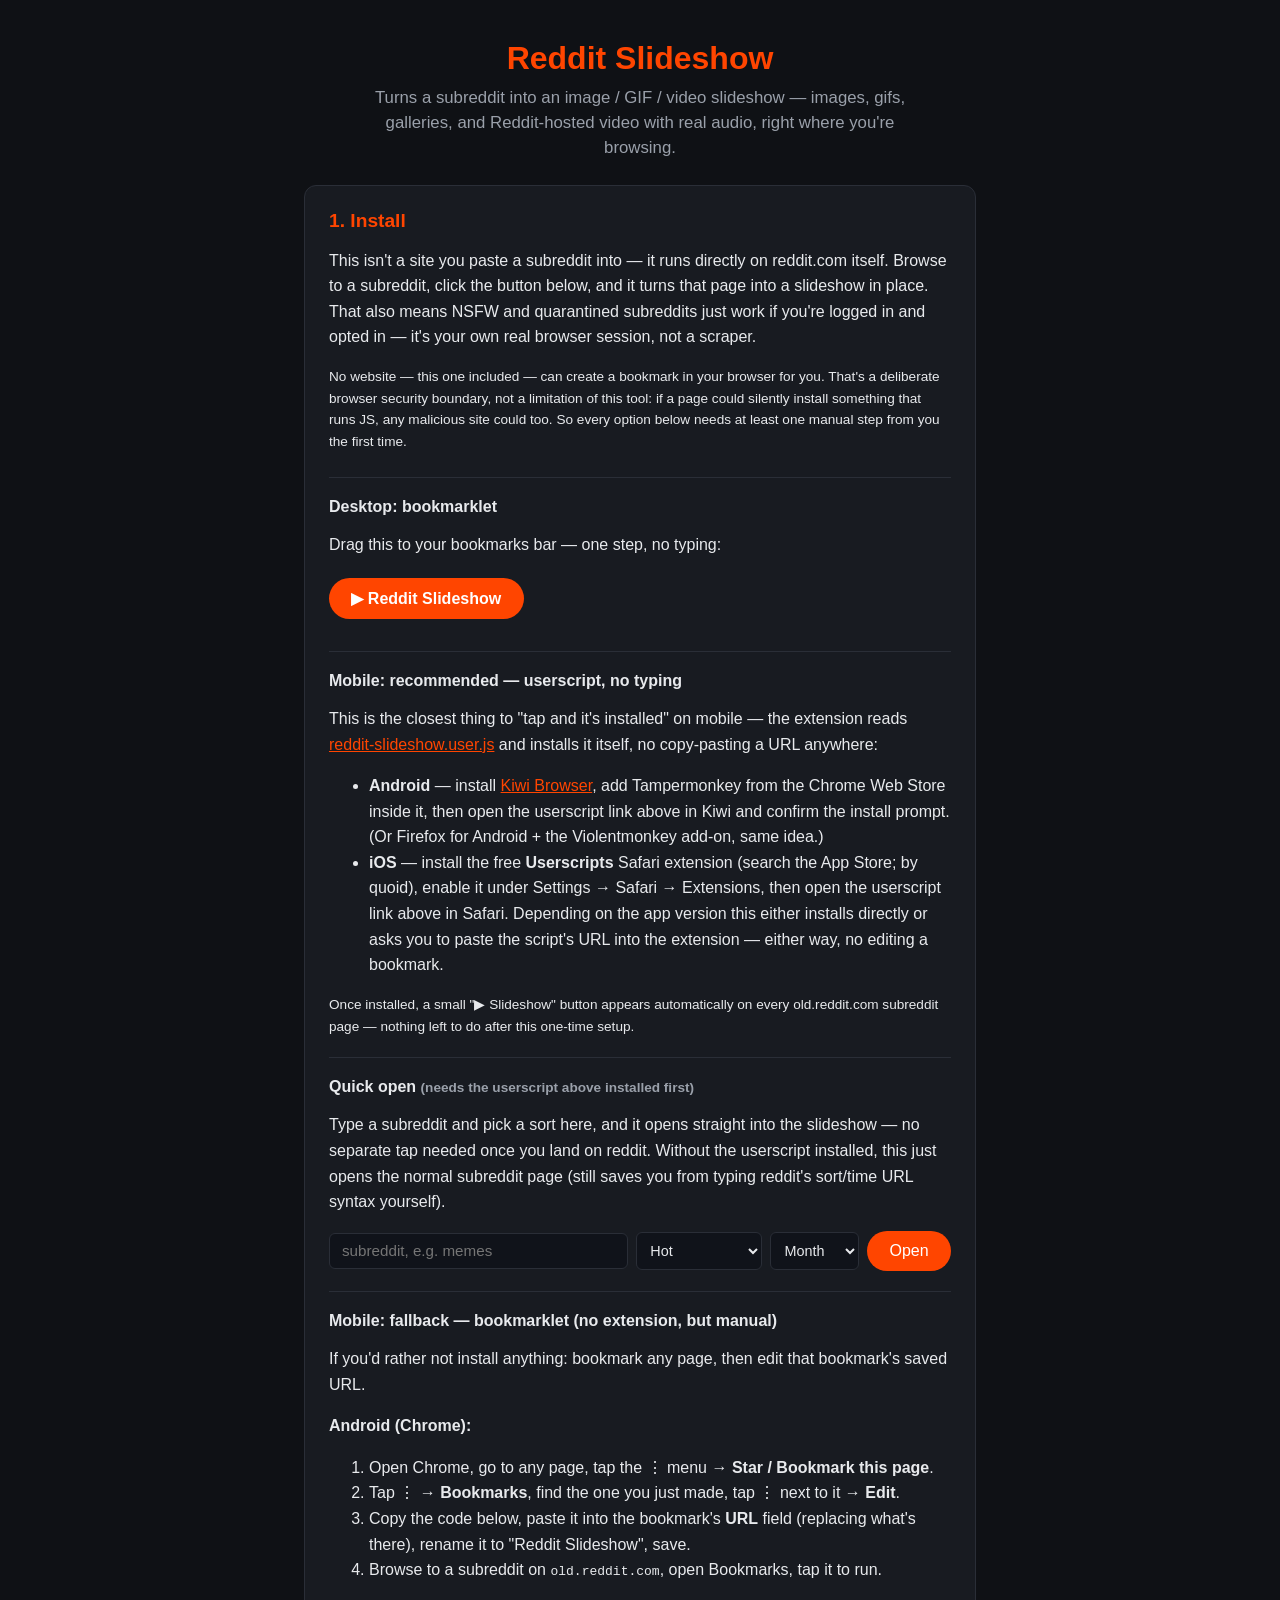
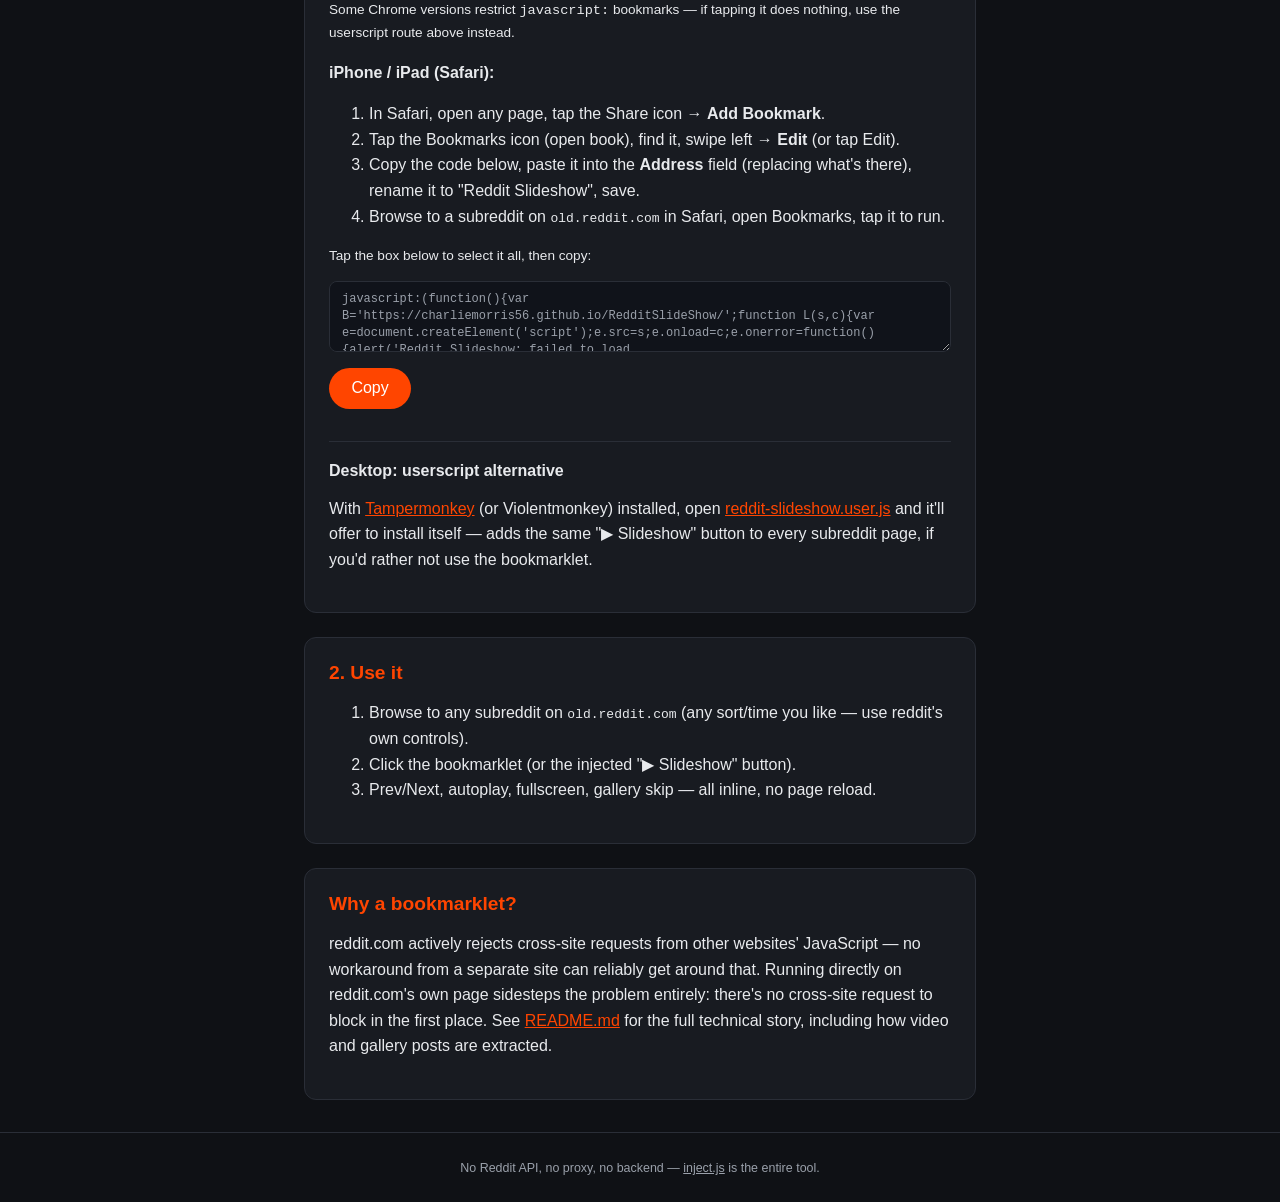
==== commit 0a08f037: "can open a subreddit from the portal" ====
--- a/RedditSlideShow/index.html
+++ b/RedditSlideShow/index.html
@@ -27,15 +27,81 @@
         scraper.
       </p>
 
+      <p class="hint">
+        No website &mdash; this one included &mdash; can create a bookmark in your browser for
+        you. That's a deliberate browser security boundary, not a limitation of this tool: if a
+        page could silently install something that runs JS, any malicious site could too. So
+        every option below needs at least one manual step from you the first time.
+      </p>
+
       <div class="install-option">
         <h3>Desktop: bookmarklet</h3>
-        <p>Drag this to your bookmarks bar:</p>
+        <p>Drag this to your bookmarks bar &mdash; one step, no typing:</p>
         <a id="bookmarklet-link" class="bookmarklet-btn" href="#" onclick="return false;">▶ Reddit Slideshow</a>
       </div>
 
       <div class="install-option">
-        <h3>Android: bookmarklet</h3>
-        <p>No drag-and-drop on mobile, so you edit a bookmark's URL instead:</p>
+        <h3>Mobile: recommended &mdash; userscript, no typing</h3>
+        <p>
+          This is the closest thing to "tap and it's installed" on mobile &mdash; the extension
+          reads <a href="reddit-slideshow.user.js">reddit-slideshow.user.js</a> and installs it
+          itself, no copy-pasting a URL anywhere:
+        </p>
+        <ul>
+          <li>
+            <strong>Android</strong> &mdash; install
+            <a href="https://kiwibrowser.com/" target="_blank" rel="noopener">Kiwi Browser</a>,
+            add Tampermonkey from the Chrome Web Store inside it, then open the userscript link
+            above in Kiwi and confirm the install prompt. (Or Firefox for Android + the
+            Violentmonkey add-on, same idea.)
+          </li>
+          <li>
+            <strong>iOS</strong> &mdash; install the free <strong>Userscripts</strong> Safari
+            extension (search the App Store; by quoid), enable it under
+            Settings &rarr; Safari &rarr; Extensions, then open the userscript link above in
+            Safari. Depending on the app version this either installs directly or asks you to
+            paste the script's URL into the extension &mdash; either way, no editing a bookmark.
+          </li>
+        </ul>
+        <p class="hint">
+          Once installed, a small "▶ Slideshow" button appears automatically on every
+          old.reddit.com subreddit page &mdash; nothing left to do after this one-time setup.
+        </p>
+      </div>
+
+      <div class="install-option">
+        <h3>Quick open <span class="hint">(needs the userscript above installed first)</span></h3>
+        <p>
+          Type a subreddit and pick a sort here, and it opens straight into the slideshow &mdash;
+          no separate tap needed once you land on reddit. Without the userscript installed, this
+          just opens the normal subreddit page (still saves you from typing reddit's sort/time
+          URL syntax yourself).
+        </p>
+        <form id="quick-open-form" class="quick-open-form">
+          <input id="qo-sub" type="text" placeholder="subreddit, e.g. memes" autocomplete="off" required>
+          <select id="qo-sort">
+            <option value="hot">Hot</option>
+            <option value="new">New</option>
+            <option value="rising">Rising</option>
+            <option value="controversial">Controversial</option>
+            <option value="top">Top</option>
+          </select>
+          <select id="qo-time" class="hidden">
+            <option value="hour">Hour</option>
+            <option value="day">Day</option>
+            <option value="week">Week</option>
+            <option value="month" selected>Month</option>
+            <option value="year">Year</option>
+            <option value="all">All time</option>
+          </select>
+          <button type="submit" class="bookmarklet-btn qo-submit">Open</button>
+        </form>
+      </div>
+
+      <div class="install-option">
+        <h3>Mobile: fallback &mdash; bookmarklet (no extension, but manual)</h3>
+        <p>If you'd rather not install anything: bookmark any page, then edit that bookmark's saved URL.</p>
+        <p><strong>Android (Chrome):</strong></p>
         <ol>
           <li>Open Chrome, go to any page, tap the ⋮ menu &rarr; <strong>Star / Bookmark this page</strong>.</li>
           <li>Tap ⋮ &rarr; <strong>Bookmarks</strong>, find the one you just made, tap ⋮ next to it &rarr; <strong>Edit</strong>.</li>
@@ -44,40 +110,29 @@
         </ol>
         <p class="hint">
           Some Chrome versions restrict <code>javascript:</code> bookmarks &mdash; if tapping it does
-          nothing, use the userscript route below instead (Kiwi Browser or Firefox).
-        </p>
-      </div>
-
-      <div class="install-option">
-        <h3>iPhone / iPad: bookmarklet</h3>
+          nothing, use the userscript route above instead.
+        </p>
+        <p><strong>iPhone / iPad (Safari):</strong></p>
         <ol>
           <li>In Safari, open any page, tap the Share icon &rarr; <strong>Add Bookmark</strong>.</li>
           <li>Tap the Bookmarks icon (open book), find it, swipe left &rarr; <strong>Edit</strong> (or tap Edit).</li>
           <li>Copy the code below, paste it into the <strong>Address</strong> field (replacing what's there), rename it to "Reddit Slideshow", save.</li>
           <li>Browse to a subreddit on <code>old.reddit.com</code> in Safari, open Bookmarks, tap it to run.</li>
         </ol>
-      </div>
-
-      <div class="install-option">
-        <h3>Copy the raw bookmarklet code</h3>
-        <p class="hint">Tap the box to select it all, then copy &mdash; needed for both mobile steps above.</p>
+        <p class="hint">Tap the box below to select it all, then copy:</p>
         <textarea id="bookmarklet-code" class="code-box" readonly rows="3" onclick="this.select()"></textarea>
         <button id="copy-code-btn" type="button" class="bookmarklet-btn copy-btn">Copy</button>
       </div>
 
       <div class="install-option">
-        <h3>Userscript (auto-adds a button on every subreddit)</h3>
+        <h3>Desktop: userscript alternative</h3>
         <p>
           With <a href="https://www.tampermonkey.net/" target="_blank" rel="noopener">Tampermonkey</a>
           (or Violentmonkey) installed, open
           <a href="reddit-slideshow.user.js">reddit-slideshow.user.js</a> and it'll offer to
-          install itself. Adds a small "▶ Slideshow" button to every old.reddit.com subreddit
-          page. This is desktop-only in most browsers, but works on mobile too via:
-        </p>
-        <ul>
-          <li><strong>Android</strong>: <a href="https://kiwibrowser.com/" target="_blank" rel="noopener">Kiwi Browser</a> (supports Chrome extensions &mdash; install Tampermonkey from the Chrome Web Store inside it), or Firefox for Android with the Violentmonkey add-on.</li>
-          <li><strong>iOS</strong>: search the App Store for "Userscripts" (a free Safari extension by quoid) &mdash; enable it in Settings &rarr; Safari &rarr; Extensions, then open the userscript link above in Safari.</li>
-        </ul>
+          install itself &mdash; adds the same "▶ Slideshow" button to every subreddit page,
+          if you'd rather not use the bookmarklet.
+        </p>
       </div>
     </section>
 
@@ -140,6 +195,32 @@
         done(document.execCommand("copy"));
       }
     });
+
+    var qoSort = document.getElementById("qo-sort");
+    var qoTime = document.getElementById("qo-time");
+    function updateQoTimeVisibility() {
+      var show = qoSort.value === "top" || qoSort.value === "controversial";
+      qoTime.classList.toggle("hidden", !show);
+    }
+    qoSort.addEventListener("change", updateQoTimeVisibility);
+    updateQoTimeVisibility();
+
+    document.getElementById("quick-open-form").addEventListener("submit", function (e) {
+      e.preventDefault();
+      var sub = document
+        .getElementById("qo-sub")
+        .value.trim()
+        .replace(/^\/?(r\/)?/i, "")
+        .replace(/\/+$/, "");
+      if (!sub) return;
+      var path = "https://old.reddit.com/r/" + encodeURIComponent(sub) + "/" + qoSort.value + "/";
+      var params = [];
+      if (qoSort.value === "top" || qoSort.value === "controversial") {
+        params.push("t=" + qoTime.value);
+      }
+      params.push("slideshow=1");
+      window.location.href = path + "?" + params.join("&");
+    });
   })();
 </script>
 </body>
--- a/RedditSlideShow/style.css
+++ b/RedditSlideShow/style.css
@@ -132,6 +132,50 @@
   font: inherit;
 }
 
+.quick-open-form {
+  display: flex;
+  flex-wrap: wrap;
+  align-items: center;
+  gap: 0.5rem;
+  margin-top: 0.75rem;
+}
+
+.quick-open-form input[type="text"] {
+  flex: 1;
+  min-width: 160px;
+  padding: 0.55rem 0.75rem;
+  border-radius: 6px;
+  border: 1px solid var(--panel-border);
+  background: #10131a;
+  color: var(--text);
+  font-size: 0.95rem;
+}
+
+.quick-open-form select {
+  padding: 0.55rem 0.6rem;
+  border-radius: 6px;
+  border: 1px solid var(--panel-border);
+  background: #10131a;
+  color: var(--text);
+  font-size: 0.9rem;
+}
+
+.quick-open-form input[type="text"]:focus,
+.quick-open-form select:focus {
+  outline: 2px solid var(--accent);
+}
+
+.qo-submit {
+  margin: 0;
+  cursor: pointer;
+  border: none;
+  font: inherit;
+}
+
+@media (max-width: 480px) {
+  .quick-open-form { flex-direction: column; align-items: stretch; }
+}
+
 .site-footer {
   padding: 1rem 1.5rem;
   border-top: 1px solid var(--panel-border);
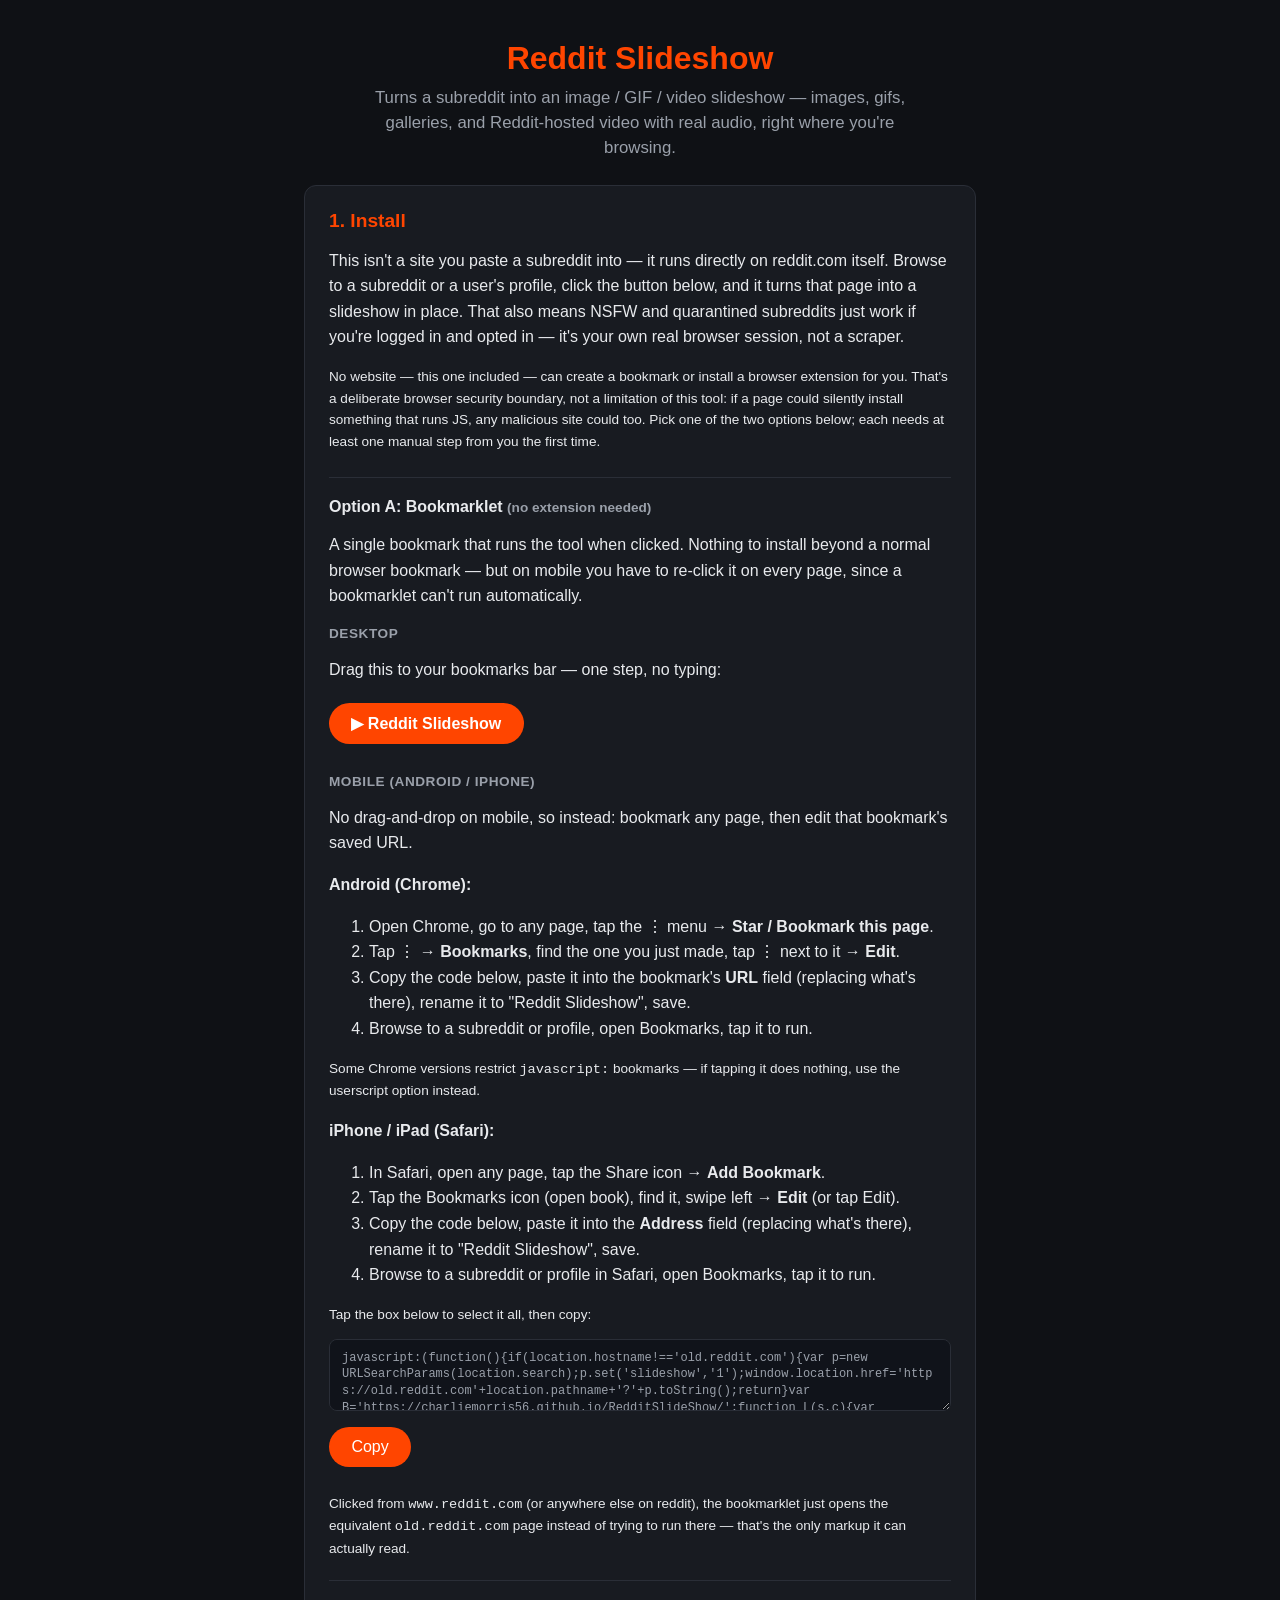
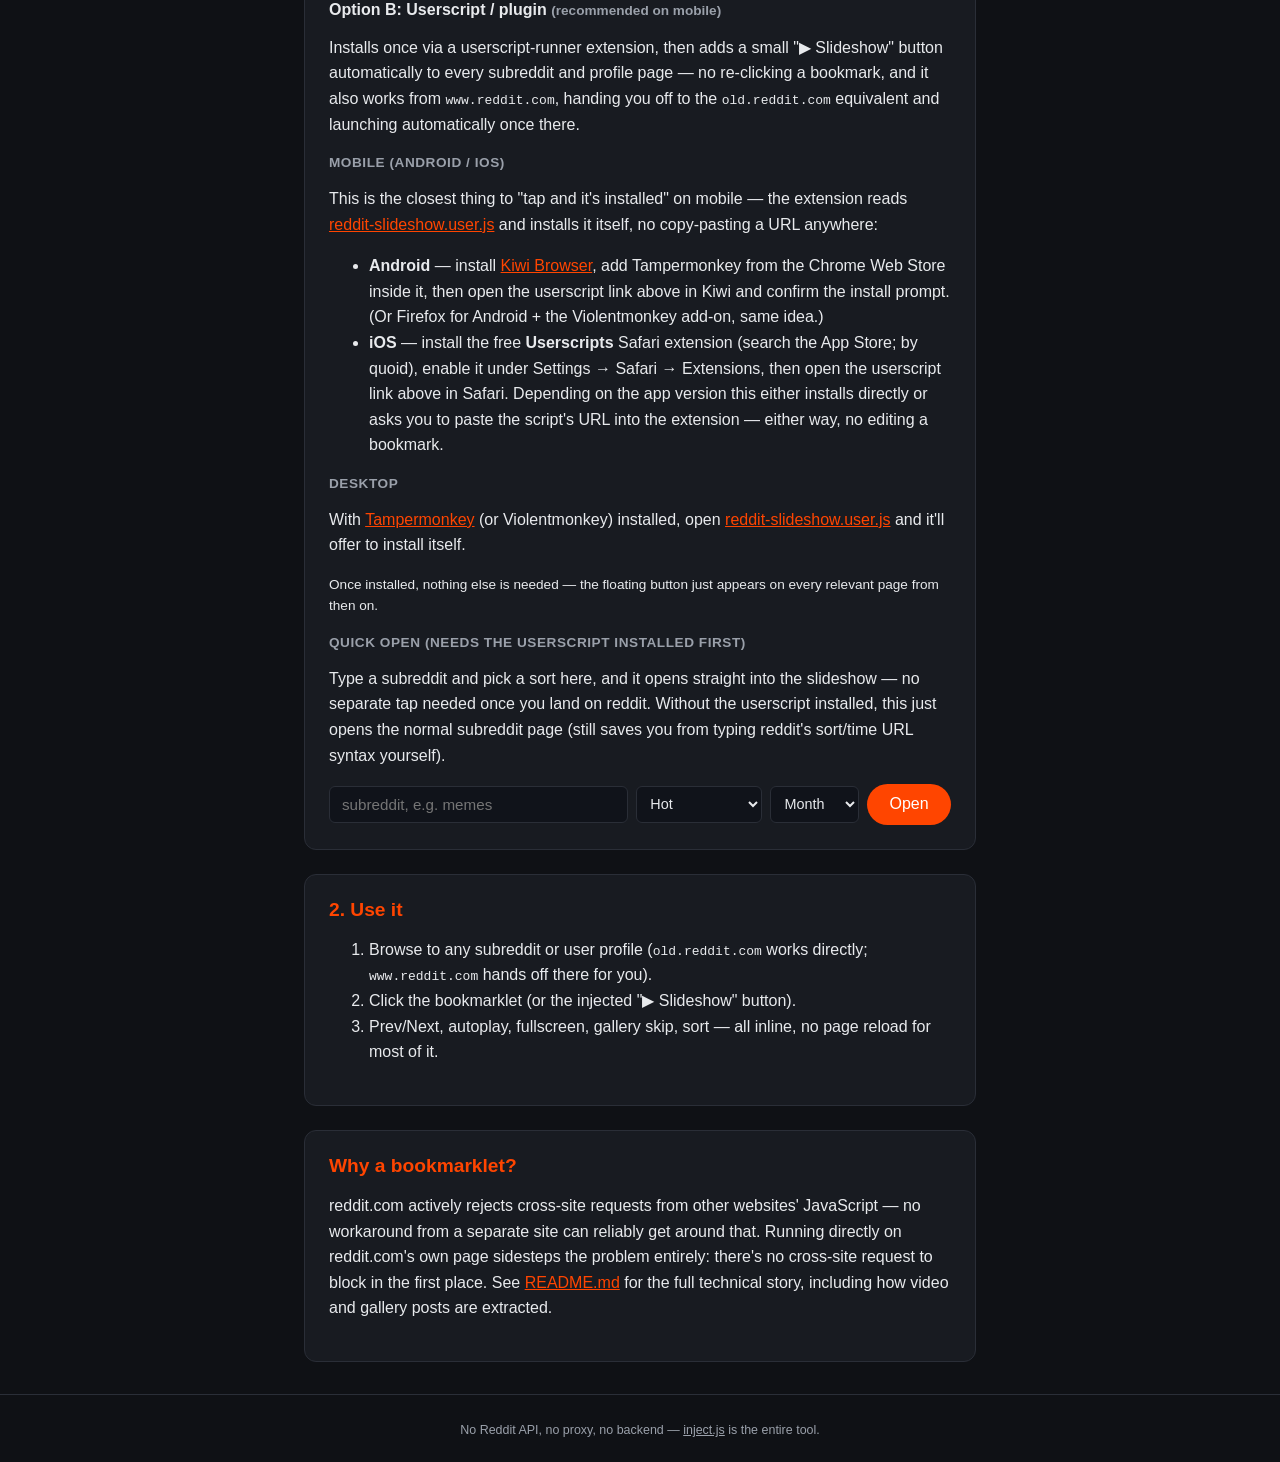
==== commit e3b484d6: "fixed playback issues, fixed not working on users, added redirect on www" ====
--- a/RedditSlideShow/index.html
+++ b/RedditSlideShow/index.html
@@ -21,27 +21,73 @@
       <h2>1. Install</h2>
       <p>
         This isn't a site you paste a subreddit into &mdash; it runs directly on reddit.com
-        itself. Browse to a subreddit, click the button below, and it turns that page into a
-        slideshow in place. That also means NSFW and quarantined subreddits just work if
-        you're logged in and opted in &mdash; it's your own real browser session, not a
-        scraper.
+        itself. Browse to a subreddit or a user's profile, click the button below, and it turns
+        that page into a slideshow in place. That also means NSFW and quarantined subreddits
+        just work if you're logged in and opted in &mdash; it's your own real browser session,
+        not a scraper.
       </p>
 
       <p class="hint">
-        No website &mdash; this one included &mdash; can create a bookmark in your browser for
-        you. That's a deliberate browser security boundary, not a limitation of this tool: if a
-        page could silently install something that runs JS, any malicious site could too. So
-        every option below needs at least one manual step from you the first time.
+        No website &mdash; this one included &mdash; can create a bookmark or install a browser
+        extension for you. That's a deliberate browser security boundary, not a limitation of
+        this tool: if a page could silently install something that runs JS, any malicious site
+        could too. Pick one of the two options below; each needs at least one manual step from
+        you the first time.
       </p>
 
       <div class="install-option">
-        <h3>Desktop: bookmarklet</h3>
+        <h3>Option A: Bookmarklet <span class="hint">(no extension needed)</span></h3>
+        <p>
+          A single bookmark that runs the tool when clicked. Nothing to install beyond a normal
+          browser bookmark &mdash; but on mobile you have to re-click it on every page, since a
+          bookmarklet can't run automatically.
+        </p>
+
+        <h4>Desktop</h4>
         <p>Drag this to your bookmarks bar &mdash; one step, no typing:</p>
         <a id="bookmarklet-link" class="bookmarklet-btn" href="#" onclick="return false;">▶ Reddit Slideshow</a>
+
+        <h4>Mobile (Android / iPhone)</h4>
+        <p>No drag-and-drop on mobile, so instead: bookmark any page, then edit that bookmark's saved URL.</p>
+        <p><strong>Android (Chrome):</strong></p>
+        <ol>
+          <li>Open Chrome, go to any page, tap the ⋮ menu &rarr; <strong>Star / Bookmark this page</strong>.</li>
+          <li>Tap ⋮ &rarr; <strong>Bookmarks</strong>, find the one you just made, tap ⋮ next to it &rarr; <strong>Edit</strong>.</li>
+          <li>Copy the code below, paste it into the bookmark's <strong>URL</strong> field (replacing what's there), rename it to "Reddit Slideshow", save.</li>
+          <li>Browse to a subreddit or profile, open Bookmarks, tap it to run.</li>
+        </ol>
+        <p class="hint">
+          Some Chrome versions restrict <code>javascript:</code> bookmarks &mdash; if tapping it does
+          nothing, use the userscript option instead.
+        </p>
+        <p><strong>iPhone / iPad (Safari):</strong></p>
+        <ol>
+          <li>In Safari, open any page, tap the Share icon &rarr; <strong>Add Bookmark</strong>.</li>
+          <li>Tap the Bookmarks icon (open book), find it, swipe left &rarr; <strong>Edit</strong> (or tap Edit).</li>
+          <li>Copy the code below, paste it into the <strong>Address</strong> field (replacing what's there), rename it to "Reddit Slideshow", save.</li>
+          <li>Browse to a subreddit or profile in Safari, open Bookmarks, tap it to run.</li>
+        </ol>
+        <p class="hint">Tap the box below to select it all, then copy:</p>
+        <textarea id="bookmarklet-code" class="code-box" readonly rows="3" onclick="this.select()"></textarea>
+        <button id="copy-code-btn" type="button" class="bookmarklet-btn copy-btn">Copy</button>
+
+        <p class="hint">
+          Clicked from <code>www.reddit.com</code> (or anywhere else on reddit), the bookmarklet
+          just opens the equivalent <code>old.reddit.com</code> page instead of trying to run
+          there &mdash; that's the only markup it can actually read.
+        </p>
       </div>
 
       <div class="install-option">
-        <h3>Mobile: recommended &mdash; userscript, no typing</h3>
+        <h3>Option B: Userscript / plugin <span class="hint">(recommended on mobile)</span></h3>
+        <p>
+          Installs once via a userscript-runner extension, then adds a small "▶ Slideshow"
+          button automatically to every subreddit and profile page &mdash; no re-clicking a
+          bookmark, and it also works from <code>www.reddit.com</code>, handing you off to the
+          <code>old.reddit.com</code> equivalent and launching automatically once there.
+        </p>
+
+        <h4>Mobile (Android / iOS)</h4>
         <p>
           This is the closest thing to "tap and it's installed" on mobile &mdash; the extension
           reads <a href="reddit-slideshow.user.js">reddit-slideshow.user.js</a> and installs it
@@ -63,14 +109,21 @@
             paste the script's URL into the extension &mdash; either way, no editing a bookmark.
           </li>
         </ul>
+
+        <h4>Desktop</h4>
+        <p>
+          With <a href="https://www.tampermonkey.net/" target="_blank" rel="noopener">Tampermonkey</a>
+          (or Violentmonkey) installed, open
+          <a href="reddit-slideshow.user.js">reddit-slideshow.user.js</a> and it'll offer to
+          install itself.
+        </p>
+
         <p class="hint">
-          Once installed, a small "▶ Slideshow" button appears automatically on every
-          old.reddit.com subreddit page &mdash; nothing left to do after this one-time setup.
-        </p>
-      </div>
-
-      <div class="install-option">
-        <h3>Quick open <span class="hint">(needs the userscript above installed first)</span></h3>
+          Once installed, nothing else is needed &mdash; the floating button just appears on
+          every relevant page from then on.
+        </p>
+
+        <h4>Quick open <span class="hint">(needs the userscript installed first)</span></h4>
         <p>
           Type a subreddit and pick a sort here, and it opens straight into the slideshow &mdash;
           no separate tap needed once you land on reddit. Without the userscript installed, this
@@ -97,51 +150,14 @@
           <button type="submit" class="bookmarklet-btn qo-submit">Open</button>
         </form>
       </div>
-
-      <div class="install-option">
-        <h3>Mobile: fallback &mdash; bookmarklet (no extension, but manual)</h3>
-        <p>If you'd rather not install anything: bookmark any page, then edit that bookmark's saved URL.</p>
-        <p><strong>Android (Chrome):</strong></p>
-        <ol>
-          <li>Open Chrome, go to any page, tap the ⋮ menu &rarr; <strong>Star / Bookmark this page</strong>.</li>
-          <li>Tap ⋮ &rarr; <strong>Bookmarks</strong>, find the one you just made, tap ⋮ next to it &rarr; <strong>Edit</strong>.</li>
-          <li>Copy the code below, paste it into the bookmark's <strong>URL</strong> field (replacing what's there), rename it to "Reddit Slideshow", save.</li>
-          <li>Browse to a subreddit on <code>old.reddit.com</code>, open Bookmarks, tap it to run.</li>
-        </ol>
-        <p class="hint">
-          Some Chrome versions restrict <code>javascript:</code> bookmarks &mdash; if tapping it does
-          nothing, use the userscript route above instead.
-        </p>
-        <p><strong>iPhone / iPad (Safari):</strong></p>
-        <ol>
-          <li>In Safari, open any page, tap the Share icon &rarr; <strong>Add Bookmark</strong>.</li>
-          <li>Tap the Bookmarks icon (open book), find it, swipe left &rarr; <strong>Edit</strong> (or tap Edit).</li>
-          <li>Copy the code below, paste it into the <strong>Address</strong> field (replacing what's there), rename it to "Reddit Slideshow", save.</li>
-          <li>Browse to a subreddit on <code>old.reddit.com</code> in Safari, open Bookmarks, tap it to run.</li>
-        </ol>
-        <p class="hint">Tap the box below to select it all, then copy:</p>
-        <textarea id="bookmarklet-code" class="code-box" readonly rows="3" onclick="this.select()"></textarea>
-        <button id="copy-code-btn" type="button" class="bookmarklet-btn copy-btn">Copy</button>
-      </div>
-
-      <div class="install-option">
-        <h3>Desktop: userscript alternative</h3>
-        <p>
-          With <a href="https://www.tampermonkey.net/" target="_blank" rel="noopener">Tampermonkey</a>
-          (or Violentmonkey) installed, open
-          <a href="reddit-slideshow.user.js">reddit-slideshow.user.js</a> and it'll offer to
-          install itself &mdash; adds the same "▶ Slideshow" button to every subreddit page,
-          if you'd rather not use the bookmarklet.
-        </p>
-      </div>
     </section>
 
     <section class="card">
       <h2>2. Use it</h2>
       <ol>
-        <li>Browse to any subreddit on <code>old.reddit.com</code> (any sort/time you like &mdash; use reddit's own controls).</li>
+        <li>Browse to any subreddit or user profile (<code>old.reddit.com</code> works directly; <code>www.reddit.com</code> hands off there for you).</li>
         <li>Click the bookmarklet (or the injected "▶ Slideshow" button).</li>
-        <li>Prev/Next, autoplay, fullscreen, gallery skip &mdash; all inline, no page reload.</li>
+        <li>Prev/Next, autoplay, fullscreen, gallery skip, sort &mdash; all inline, no page reload for most of it.</li>
       </ol>
     </section>
 
@@ -165,7 +181,9 @@
   (function () {
     var BASE = "https://charliemorris56.github.io/RedditSlideShow/";
     var src =
-      "javascript:(function(){var B='" + BASE + "';function L(s,c){var e=document.createElement('script');" +
+      "javascript:(function(){if(location.hostname!=='old.reddit.com'){var p=new URLSearchParams(location.search);" +
+      "p.set('slideshow','1');window.location.href='https://old.reddit.com'+location.pathname+'?'+p.toString();return}" +
+      "var B='" + BASE + "';function L(s,c){var e=document.createElement('script');" +
       "e.src=s;e.onload=c;e.onerror=function(){alert('Reddit Slideshow: failed to load '+s)};" +
       "document.body.appendChild(e)}if(window.__redditSlideshowLoaded){window.__redditSlideshowToggle(true);" +
       "return}function C(){L(B+'inject.js?t='+Date.now(),function(){})}if(window.Hls){C()}else{" +
--- a/RedditSlideShow/style.css
+++ b/RedditSlideShow/style.css
@@ -71,6 +71,14 @@
 .card h3 {
   font-size: 1rem;
   margin: 0 0 0.4rem;
+}
+
+.card h4 {
+  font-size: 0.85rem;
+  text-transform: uppercase;
+  letter-spacing: 0.04em;
+  color: var(--text-dim);
+  margin: 1.1rem 0 0.4rem;
 }
 
 .card p, .card li {
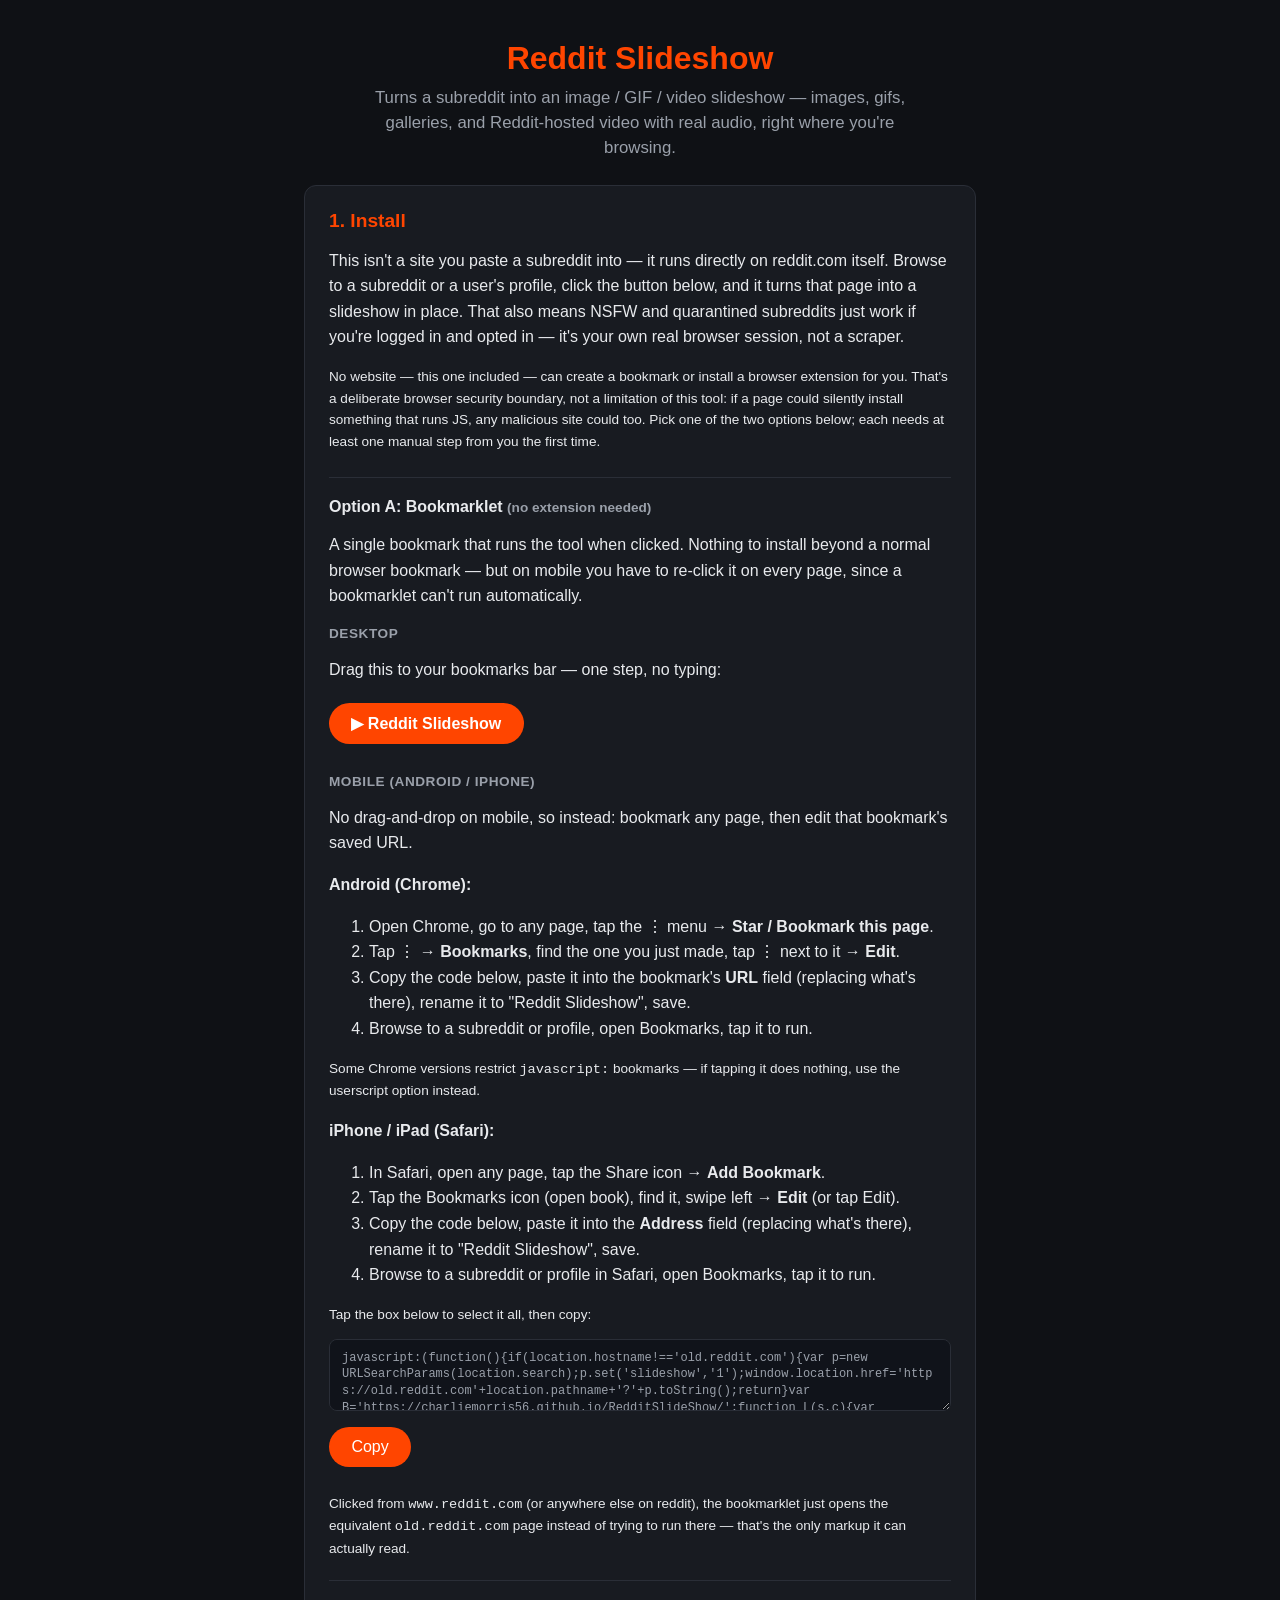
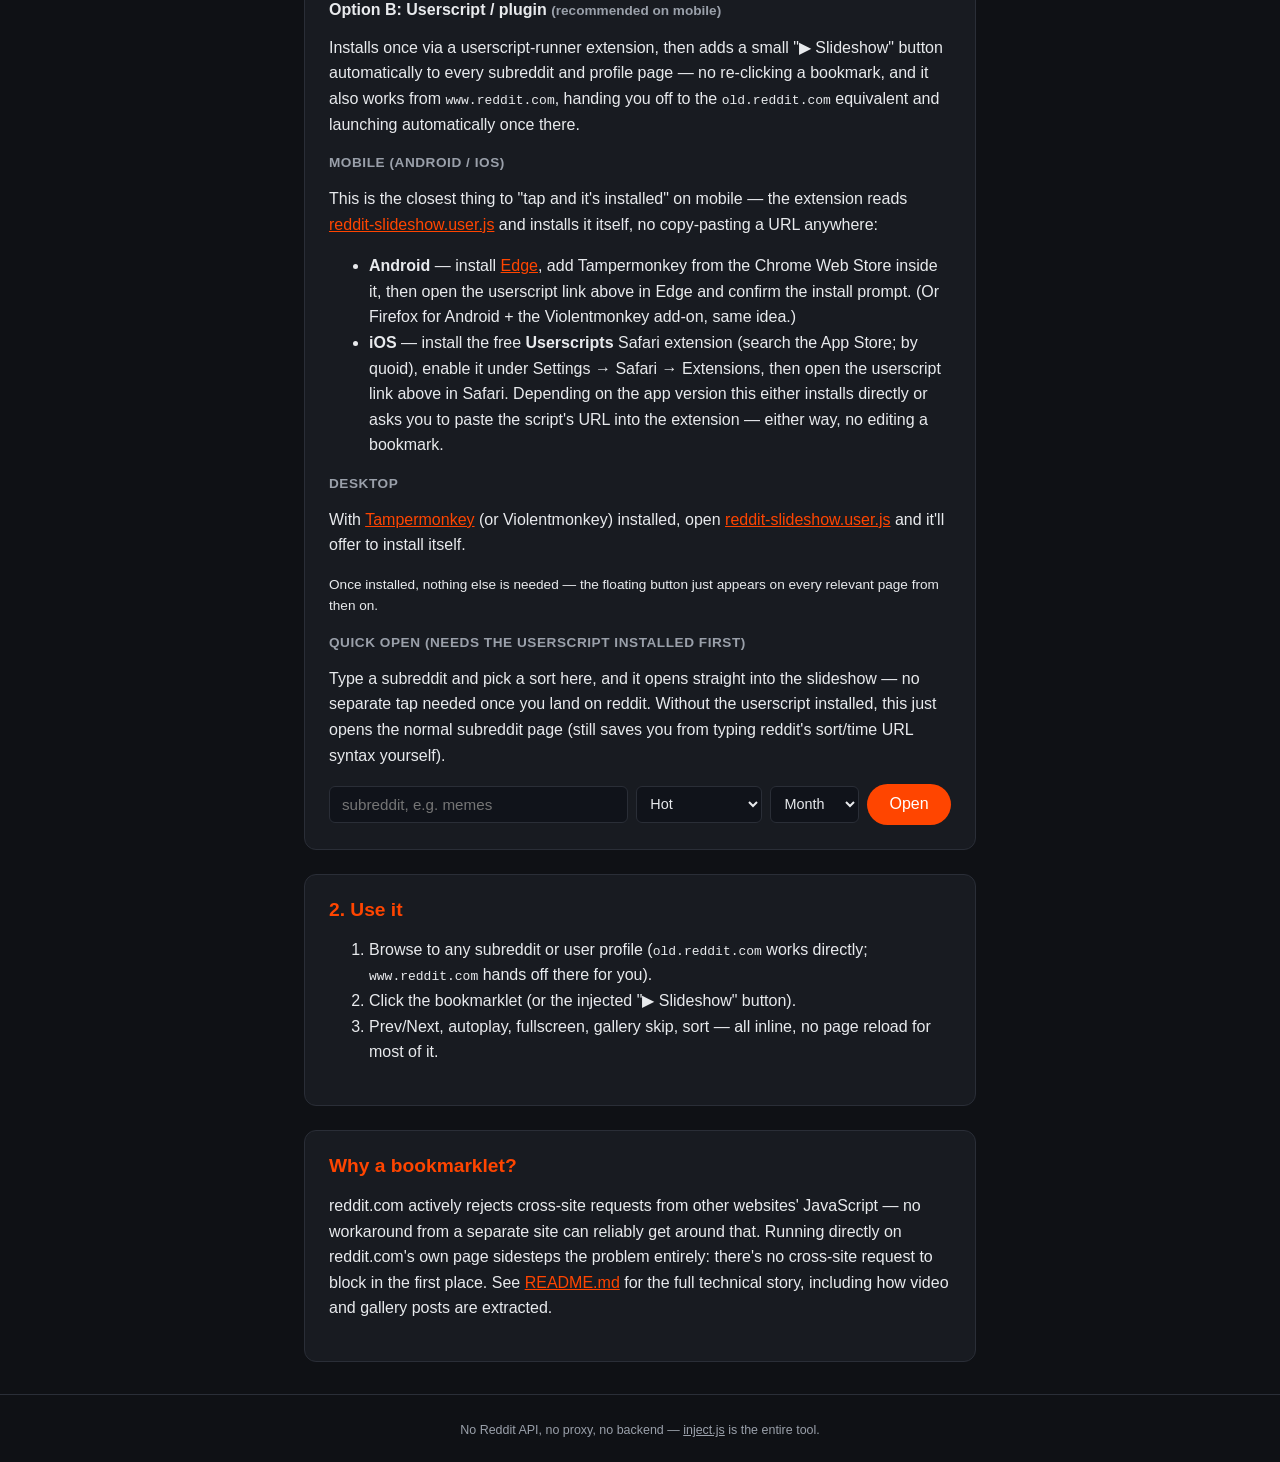
==== commit fcda7300: "Point Android userscript instructions to Edge instead of Kiwi Browser Co-Authored-By: Claude Sonnet " ====
--- a/RedditSlideShow/index.html
+++ b/RedditSlideShow/index.html
@@ -96,9 +96,9 @@
         <ul>
           <li>
             <strong>Android</strong> &mdash; install
-            <a href="https://kiwibrowser.com/" target="_blank" rel="noopener">Kiwi Browser</a>,
+            <a href="https://edgemobileapp.microsoft.com/?adjustId=1mfkz3u3_1m6jnsdw" target="_blank" rel="noopener">Edge</a>,
             add Tampermonkey from the Chrome Web Store inside it, then open the userscript link
-            above in Kiwi and confirm the install prompt. (Or Firefox for Android + the
+            above in Edge and confirm the install prompt. (Or Firefox for Android + the
             Violentmonkey add-on, same idea.)
           </li>
           <li>
--- a/RedditSlideShow/style.css
+++ b/RedditSlideShow/style.css
@@ -199,4 +199,23 @@
   .hero h1 { font-size: 1.6rem; }
   main { padding: 0 1rem 1.5rem; }
   .card { padding: 1.1rem; }
-}
+  /* iOS Safari auto-zooms on focus for inputs under 16px */
+  .quick-open-form input[type="text"],
+  .quick-open-form select,
+  .code-box {
+    font-size: 16px;
+  }
+  .bookmarklet-btn {
+    padding: 0.9rem 1.4rem;
+    min-height: 48px;
+  }
+  .quick-open-form input[type="text"],
+  .quick-open-form select {
+    min-height: 48px;
+    padding: 0.75rem;
+  }
+  .qo-submit {
+    width: 100%;
+    text-align: center;
+  }
+}
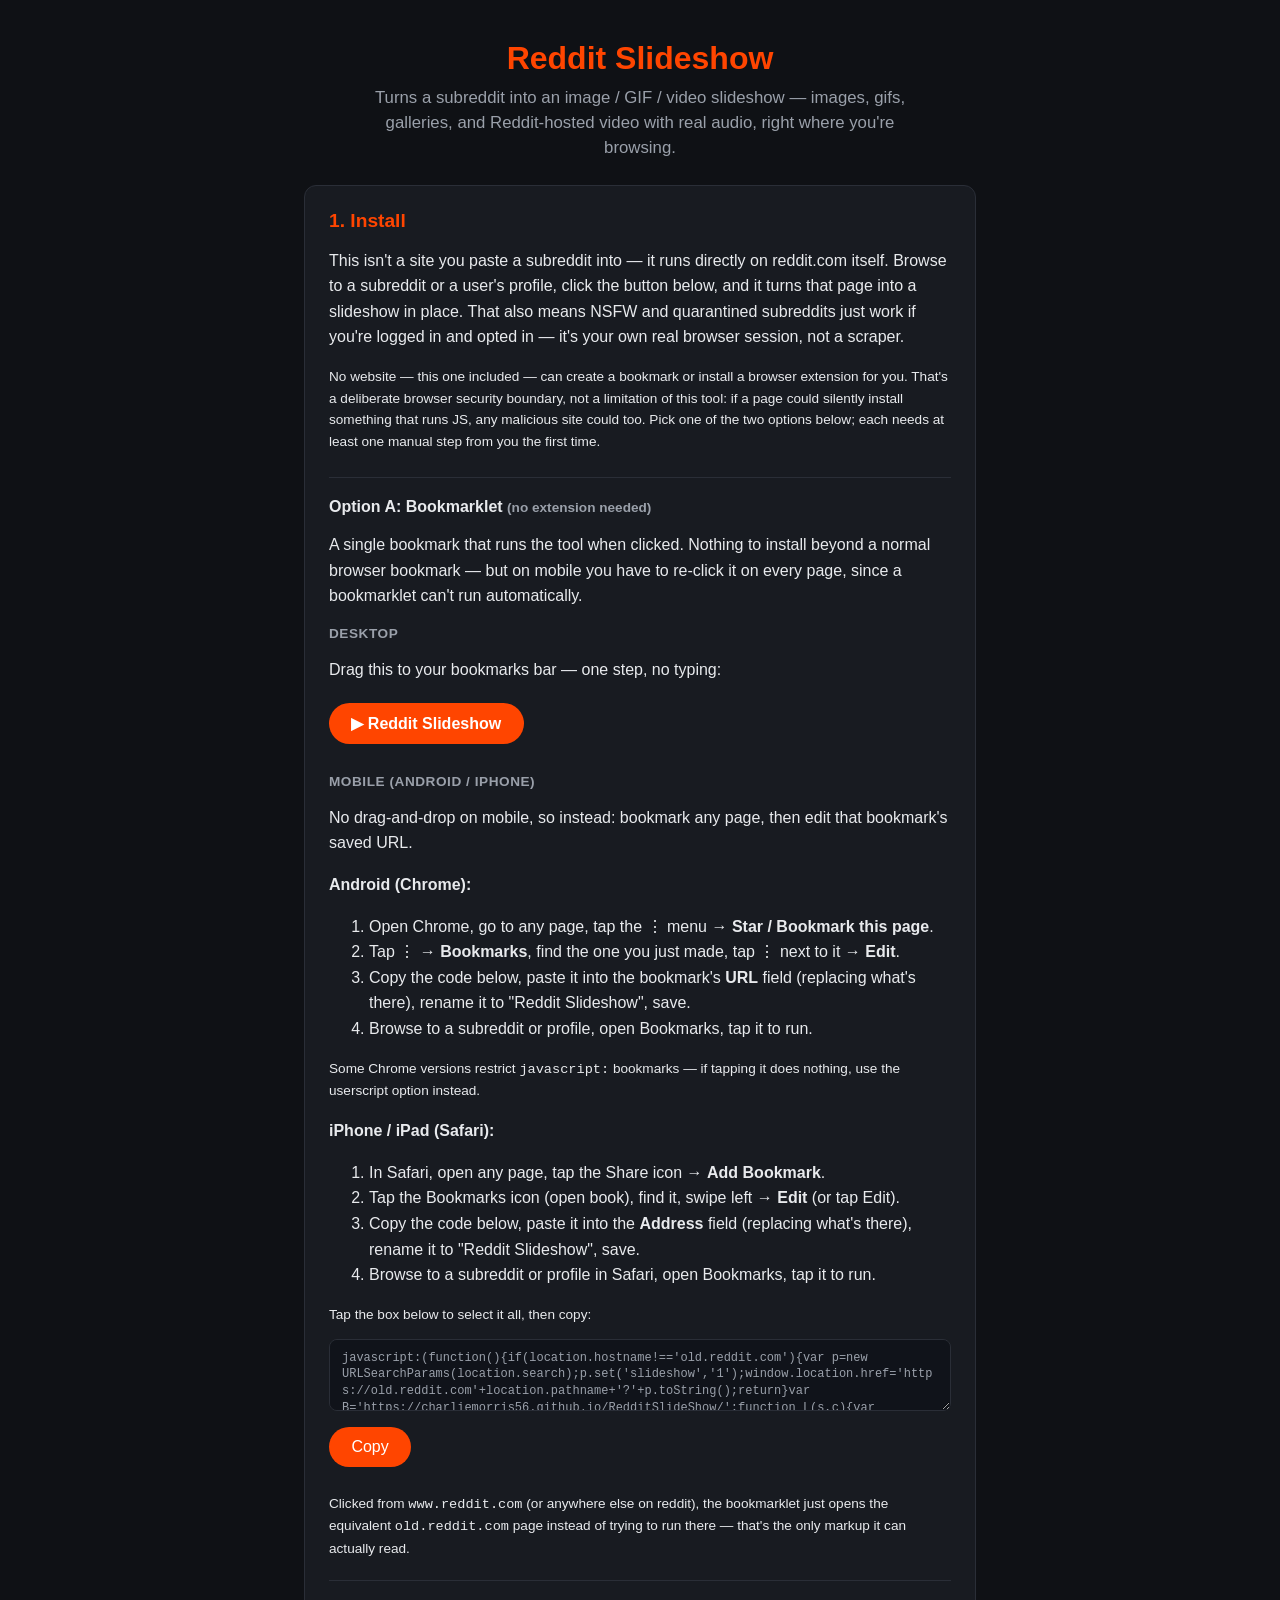
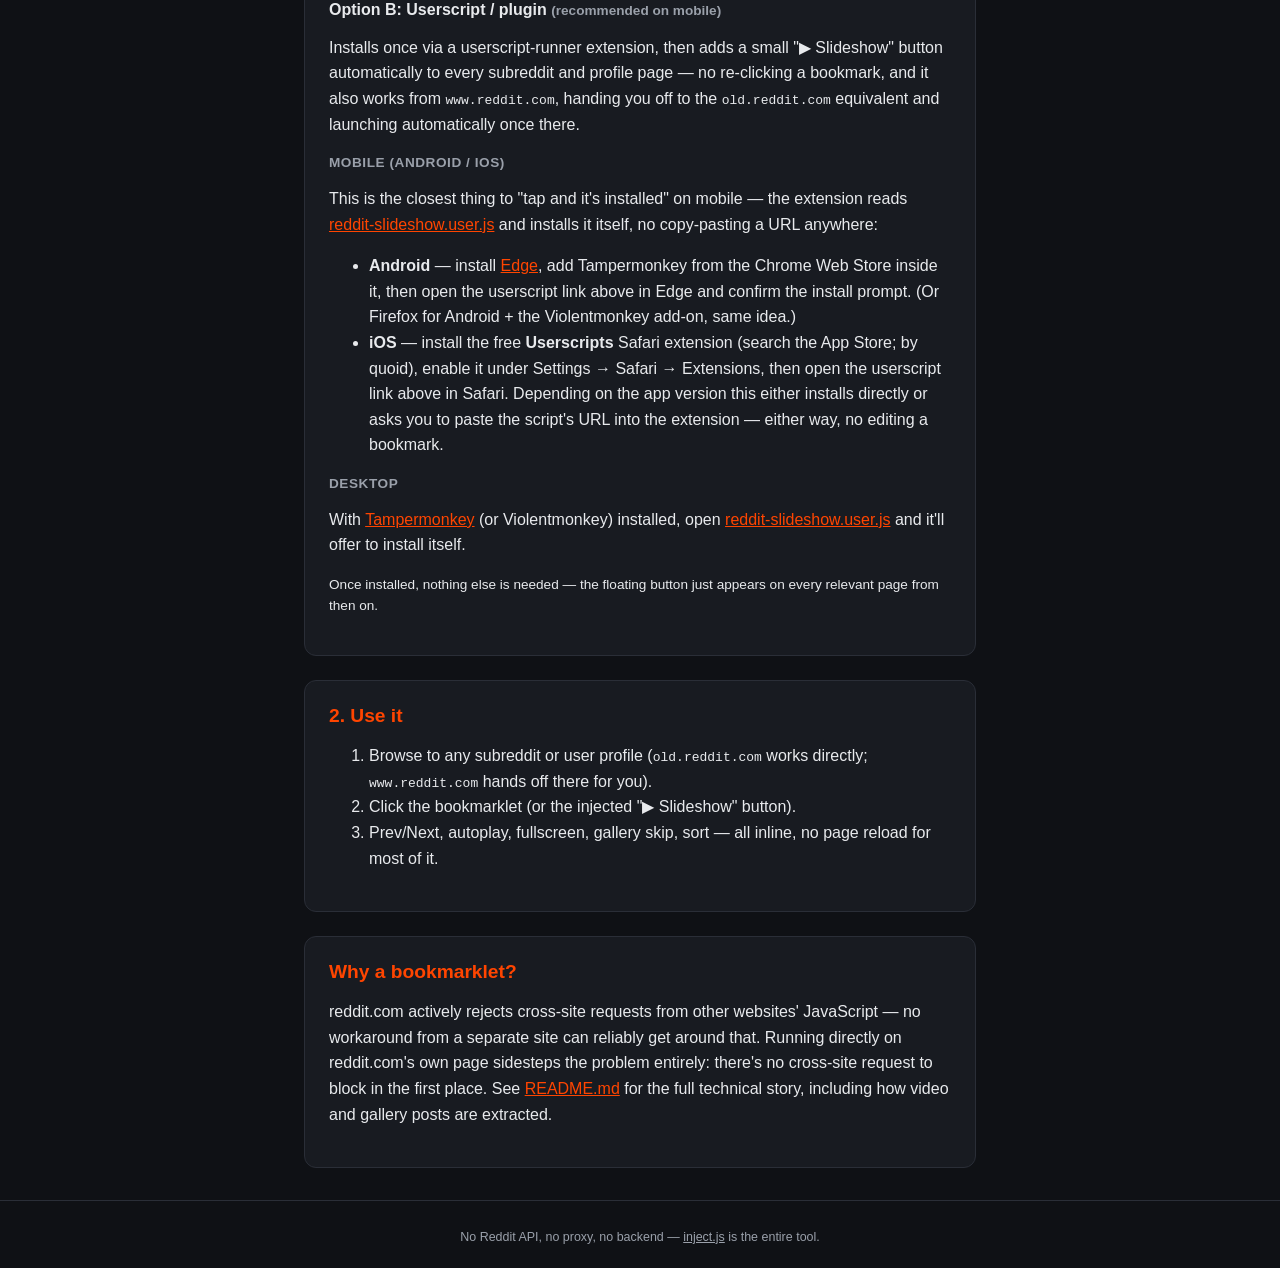
==== commit 702f537f: "Remove Quick open subreddit form from the landing page Redundant now that the injected overlay has i" ====
--- a/RedditSlideShow/index.html
+++ b/RedditSlideShow/index.html
@@ -122,33 +122,6 @@
           Once installed, nothing else is needed &mdash; the floating button just appears on
           every relevant page from then on.
         </p>
-
-        <h4>Quick open <span class="hint">(needs the userscript installed first)</span></h4>
-        <p>
-          Type a subreddit and pick a sort here, and it opens straight into the slideshow &mdash;
-          no separate tap needed once you land on reddit. Without the userscript installed, this
-          just opens the normal subreddit page (still saves you from typing reddit's sort/time
-          URL syntax yourself).
-        </p>
-        <form id="quick-open-form" class="quick-open-form">
-          <input id="qo-sub" type="text" placeholder="subreddit, e.g. memes" autocomplete="off" required>
-          <select id="qo-sort">
-            <option value="hot">Hot</option>
-            <option value="new">New</option>
-            <option value="rising">Rising</option>
-            <option value="controversial">Controversial</option>
-            <option value="top">Top</option>
-          </select>
-          <select id="qo-time" class="hidden">
-            <option value="hour">Hour</option>
-            <option value="day">Day</option>
-            <option value="week">Week</option>
-            <option value="month" selected>Month</option>
-            <option value="year">Year</option>
-            <option value="all">All time</option>
-          </select>
-          <button type="submit" class="bookmarklet-btn qo-submit">Open</button>
-        </form>
       </div>
     </section>
 
@@ -213,32 +186,6 @@
         done(document.execCommand("copy"));
       }
     });
-
-    var qoSort = document.getElementById("qo-sort");
-    var qoTime = document.getElementById("qo-time");
-    function updateQoTimeVisibility() {
-      var show = qoSort.value === "top" || qoSort.value === "controversial";
-      qoTime.classList.toggle("hidden", !show);
-    }
-    qoSort.addEventListener("change", updateQoTimeVisibility);
-    updateQoTimeVisibility();
-
-    document.getElementById("quick-open-form").addEventListener("submit", function (e) {
-      e.preventDefault();
-      var sub = document
-        .getElementById("qo-sub")
-        .value.trim()
-        .replace(/^\/?(r\/)?/i, "")
-        .replace(/\/+$/, "");
-      if (!sub) return;
-      var path = "https://old.reddit.com/r/" + encodeURIComponent(sub) + "/" + qoSort.value + "/";
-      var params = [];
-      if (qoSort.value === "top" || qoSort.value === "controversial") {
-        params.push("t=" + qoTime.value);
-      }
-      params.push("slideshow=1");
-      window.location.href = path + "?" + params.join("&");
-    });
   })();
 </script>
 </body>
--- a/RedditSlideShow/style.css
+++ b/RedditSlideShow/style.css
@@ -140,50 +140,6 @@
   font: inherit;
 }
 
-.quick-open-form {
-  display: flex;
-  flex-wrap: wrap;
-  align-items: center;
-  gap: 0.5rem;
-  margin-top: 0.75rem;
-}
-
-.quick-open-form input[type="text"] {
-  flex: 1;
-  min-width: 160px;
-  padding: 0.55rem 0.75rem;
-  border-radius: 6px;
-  border: 1px solid var(--panel-border);
-  background: #10131a;
-  color: var(--text);
-  font-size: 0.95rem;
-}
-
-.quick-open-form select {
-  padding: 0.55rem 0.6rem;
-  border-radius: 6px;
-  border: 1px solid var(--panel-border);
-  background: #10131a;
-  color: var(--text);
-  font-size: 0.9rem;
-}
-
-.quick-open-form input[type="text"]:focus,
-.quick-open-form select:focus {
-  outline: 2px solid var(--accent);
-}
-
-.qo-submit {
-  margin: 0;
-  cursor: pointer;
-  border: none;
-  font: inherit;
-}
-
-@media (max-width: 480px) {
-  .quick-open-form { flex-direction: column; align-items: stretch; }
-}
-
 .site-footer {
   padding: 1rem 1.5rem;
   border-top: 1px solid var(--panel-border);
@@ -200,8 +156,6 @@
   main { padding: 0 1rem 1.5rem; }
   .card { padding: 1.1rem; }
   /* iOS Safari auto-zooms on focus for inputs under 16px */
-  .quick-open-form input[type="text"],
-  .quick-open-form select,
   .code-box {
     font-size: 16px;
   }
@@ -209,13 +163,4 @@
     padding: 0.9rem 1.4rem;
     min-height: 48px;
   }
-  .quick-open-form input[type="text"],
-  .quick-open-form select {
-    min-height: 48px;
-    padding: 0.75rem;
-  }
-  .qo-submit {
-    width: 100%;
-    text-align: center;
-  }
 }
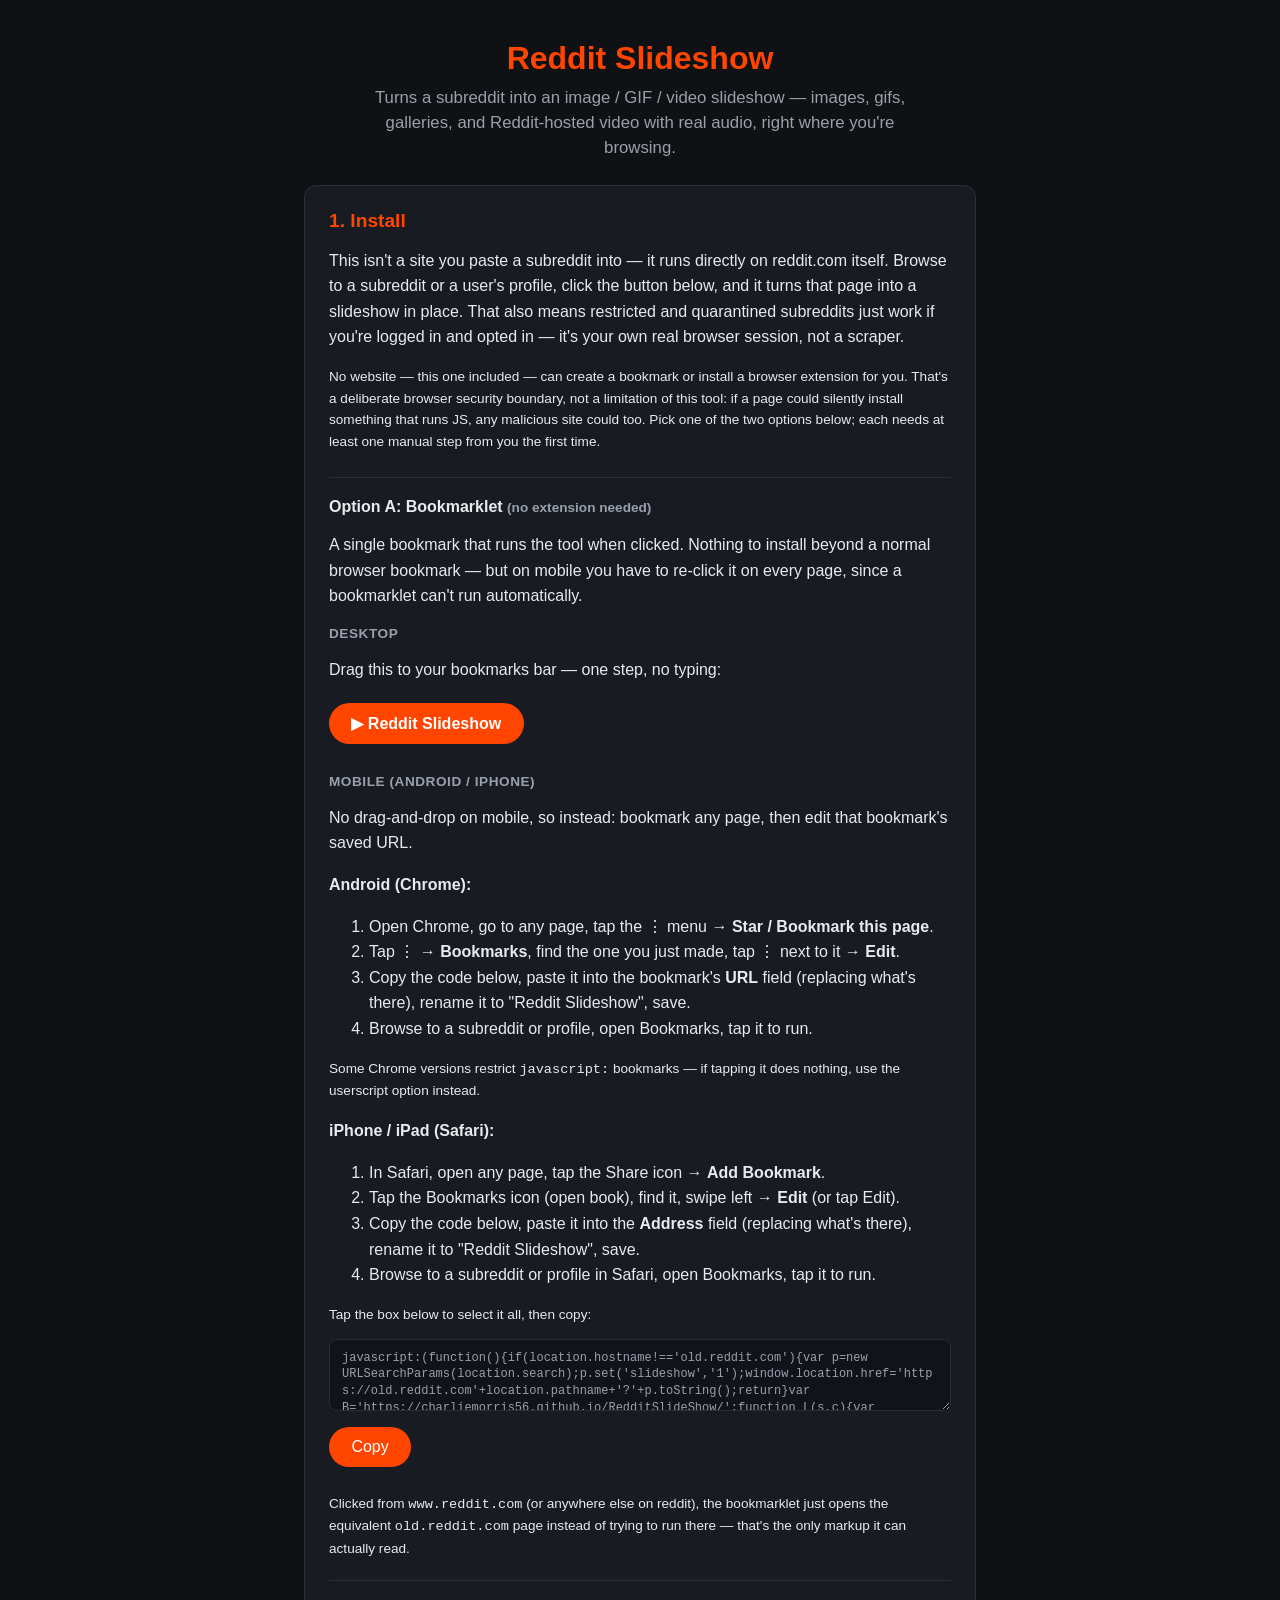
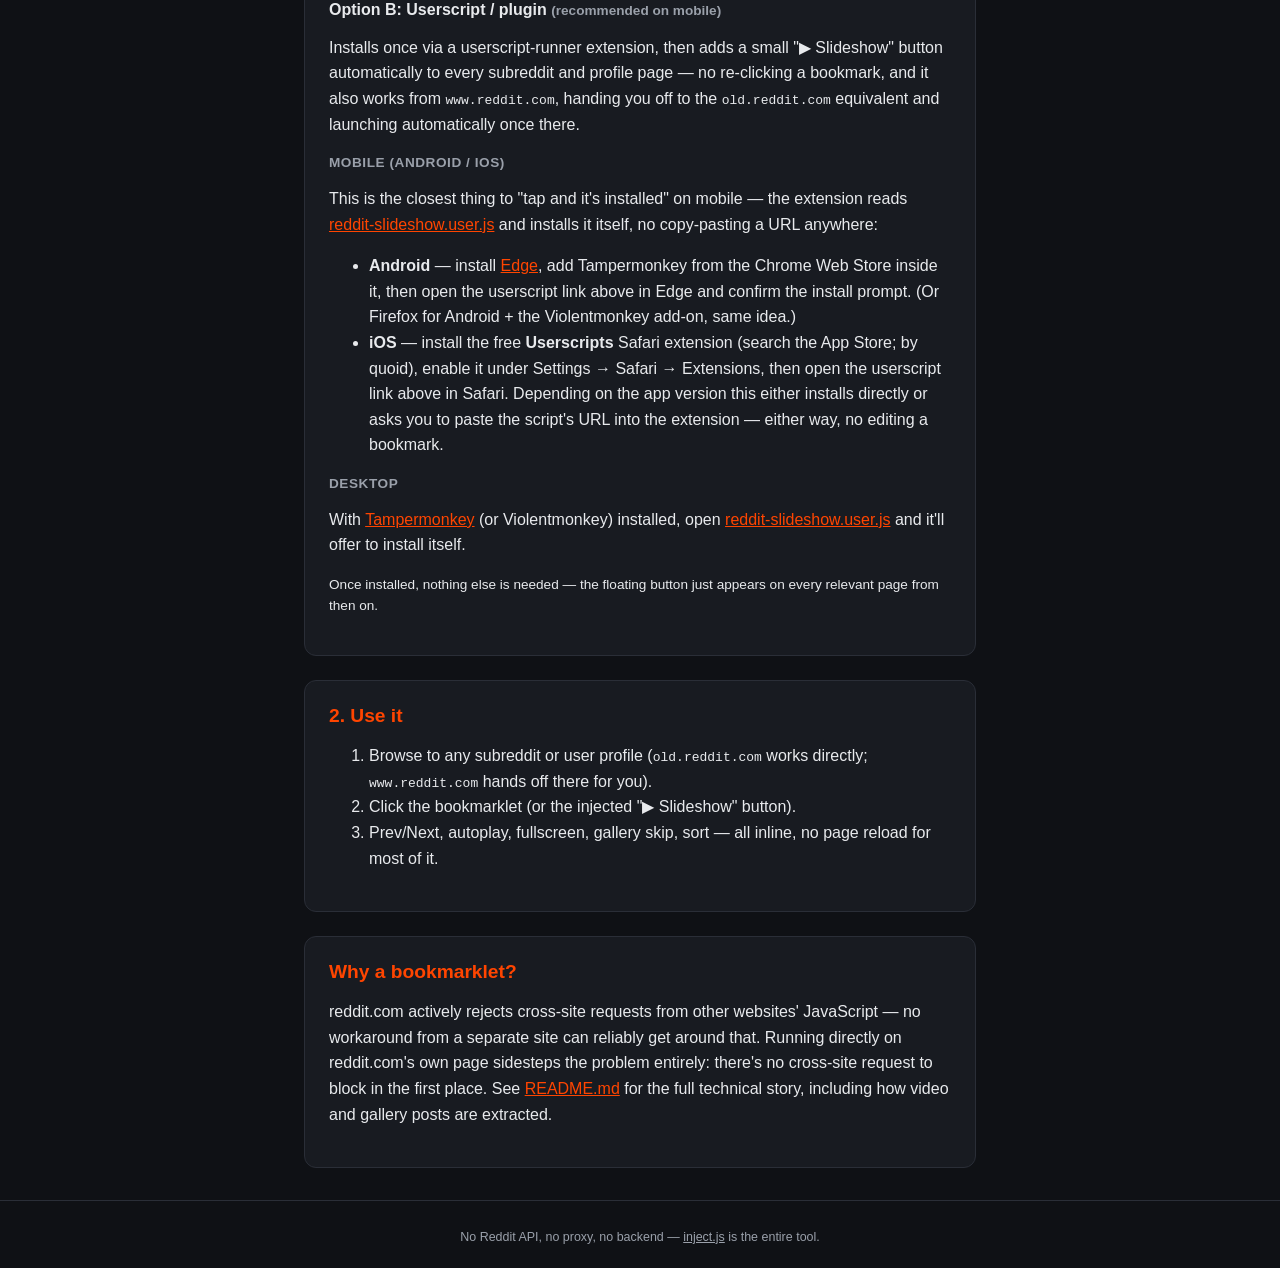
==== commit e43084e0: "fixed search bug" ====
--- a/RedditSlideShow/index.html
+++ b/RedditSlideShow/index.html
@@ -22,9 +22,9 @@
       <p>
         This isn't a site you paste a subreddit into &mdash; it runs directly on reddit.com
         itself. Browse to a subreddit or a user's profile, click the button below, and it turns
-        that page into a slideshow in place. That also means NSFW and quarantined subreddits
-        just work if you're logged in and opted in &mdash; it's your own real browser session,
-        not a scraper.
+        that page into a slideshow in place. That also means restricted and quarantined
+        subreddits just work if you're logged in and opted in &mdash; it's your own real browser
+        session, not a scraper.
       </p>
 
       <p class="hint">
